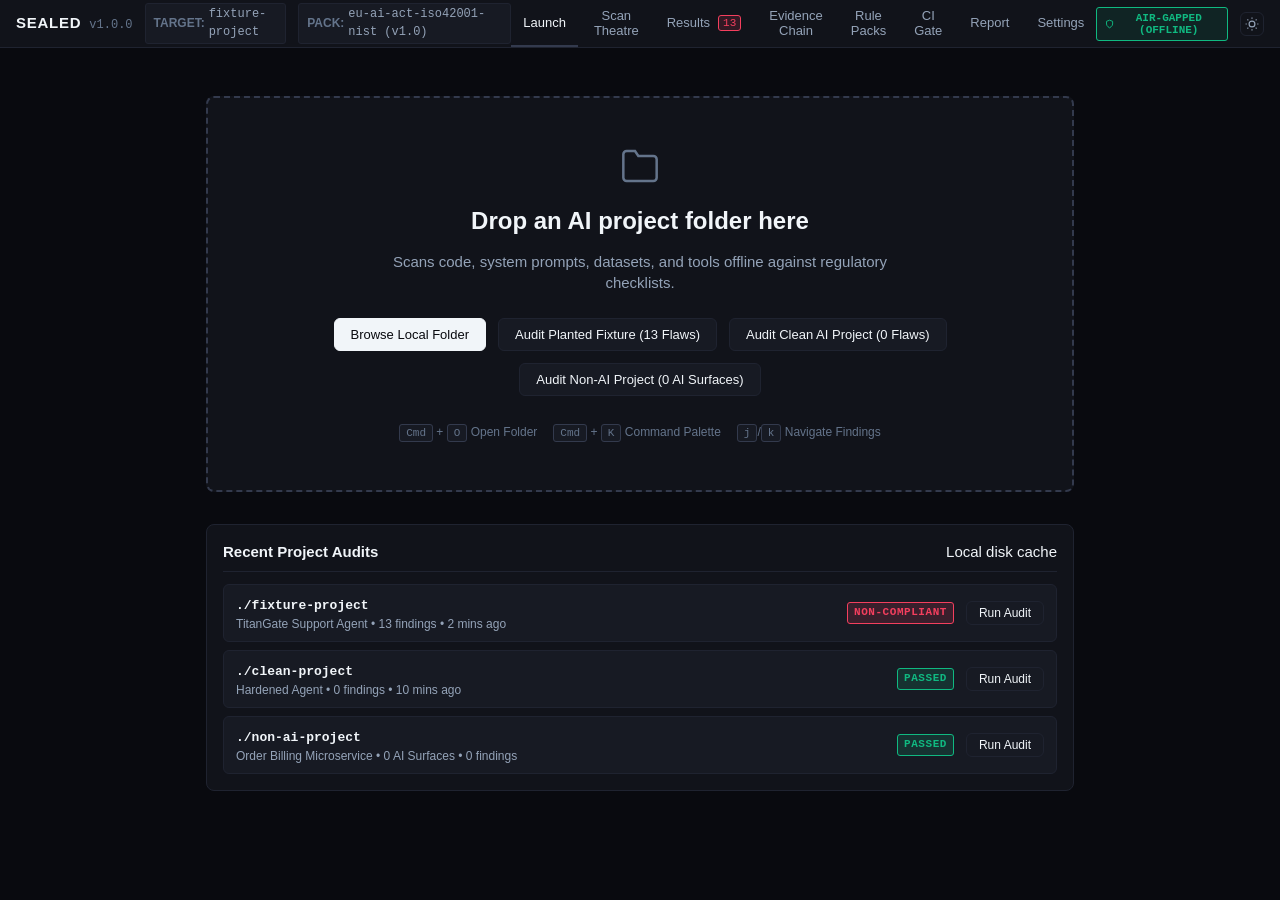
==== ui/index.html @ 825b8af0 "Initial commit: SEALED local-first AI compliance and safety auditor" ====
<!DOCTYPE html>
<html lang="en" data-theme="dark">
<head>
  <meta charset="UTF-8">
  <meta name="viewport" content="width=device-width, initial-scale=1.0">
  <meta http-equiv="Content-Security-Policy" content="default-src 'self'; style-src 'self' 'unsafe-inline'; script-src 'self' 'unsafe-inline'; img-src 'self' data:; connect-src 'self';">
  <title>SEALED — AI Compliance &amp; Safety Auditor</title>
  <link rel="stylesheet" href="style.css">
</head>
<body>
  <!-- Persistent Top Rail / Header -->
  <header class="top-rail">
    <div class="rail-left">
      <div class="brand">
        <span class="brand-name">SEALED</span>
        <span class="brand-ver">v1.0.0</span>
      </div>
      <div class="context-pill">
        <span class="pill-label">TARGET:</span>
        <span class="pill-val mono" id="active-target-label">fixture-project</span>
      </div>
      <div class="context-pill">
        <span class="pill-label">PACK:</span>
        <span class="pill-val mono" id="active-pack-label">eu-ai-act-iso42001-nist (v1.0)</span>
      </div>
    </div>

    <!-- Navigation Tabs -->
    <nav class="nav-tabs" role="tablist">
      <button class="nav-tab active" data-view="launch" role="tab" aria-selected="true">Launch</button>
      <button class="nav-tab" data-view="theatre" role="tab" aria-selected="false">Scan Theatre</button>
      <button class="nav-tab" data-view="results" role="tab" aria-selected="false">Results <span class="tab-badge" id="results-count-badge">13</span></button>
      <button class="nav-tab" data-view="evidence" role="tab" aria-selected="false">Evidence Chain</button>
      <button class="nav-tab" data-view="rulepacks" data-tab-name="Rule Packs" role="tab" aria-selected="false">Rule Packs</button>
      <button class="nav-tab" data-view="cigate" role="tab" aria-selected="false">CI Gate</button>
      <button class="nav-tab" data-view="report" role="tab" aria-selected="false">Report</button>
      <button class="nav-tab" data-view="settings" role="tab" aria-selected="false">Settings</button>
    </nav>

    <div class="rail-right">
      <button class="status-badge badge-airgap" id="btn-airgap-info" title="Click to view airgap security proof">
        <svg width="12" height="12" viewBox="0 0 24 24" fill="none" stroke="currentColor" stroke-width="2.5"><path d="M12 22s8-4 8-10V5l-8-3-8 3v7c0 6 8 10 8 10z"/></svg>
        <span>AIR-GAPPED (OFFLINE)</span>
      </button>
      <button class="icon-btn" id="theme-toggle" title="Toggle Light / Dark Theme" aria-label="Toggle theme">
        <svg id="theme-icon" width="14" height="14" viewBox="0 0 24 24" fill="none" stroke="currentColor" stroke-width="2"><circle cx="12" cy="12" r="5"/><path d="M12 1v2M12 21v2M4.22 4.22l1.42 1.42M18.36 18.36l1.42 1.42M1 12h2M21 12h2M4.22 19.78l1.42-1.42M18.36 5.64l1.42-1.42"/></svg>
      </button>
    </div>
  </header>

  <!-- Main Viewport Router -->
  <main class="viewport-container" id="main-viewport">

    <!-- ============================================================ -->
    <!-- VIEW A: LAUNCH / HOME -->
    <!-- ============================================================ -->
    <section class="view-panel active" id="view-launch">
      <div class="launch-hero">
        <div class="drop-target" id="folder-drop-zone">
          <div class="drop-icon">
            <svg width="40" height="40" viewBox="0 0 24 24" fill="none" stroke="currentColor" stroke-width="1.5"><path d="M22 19a2 2 0 0 1-2 2H4a2 2 0 0 1-2-2V5a2 2 0 0 1 2-2h5l2 3h9a2 2 0 0 1 2 2z"/></svg>
          </div>
          <h2 class="drop-title">Drop an AI project folder here</h2>
          <p class="drop-desc">Scans code, system prompts, datasets, and tools offline against regulatory checklists.</p>
          <div class="drop-cta-row">
            <button class="btn btn-primary" id="btn-browse-folder">Browse Local Folder</button>
            <button class="btn btn-secondary" id="btn-load-fixture">Audit Planted Fixture (13 Flaws)</button>
            <button class="btn btn-secondary" id="btn-load-clean">Audit Clean AI Project (0 Flaws)</button>
            <button class="btn btn-secondary" id="btn-load-non-ai">Audit Non-AI Project (0 AI Surfaces)</button>
          </div>
          <div class="keyboard-hints">
            <span class="hint-item"><kbd>Cmd</kbd> + <kbd>O</kbd> Open Folder</span>
            <span class="hint-item"><kbd>Cmd</kbd> + <kbd>K</kbd> Command Palette</span>
            <span class="hint-item"><kbd>j</kbd>/<kbd>k</kbd> Navigate Findings</span>
          </div>
        </div>

        <!-- Recent Audits Panel -->
        <div class="recent-projects-panel">
          <div class="section-header">
            <h3>Recent Project Audits</h3>
            <span class="text-muted">Local disk cache</span>
          </div>
          <div class="recent-list">
            <div class="recent-item" data-project="fixture-project">
              <div class="recent-info">
                <span class="recent-name mono">./fixture-project</span>
                <span class="recent-meta">TitanGate Support Agent &bull; 13 findings &bull; 2 mins ago</span>
              </div>
              <div class="recent-action">
                <span class="badge badge-fail">NON-COMPLIANT</span>
                <button class="btn btn-sm btn-secondary btn-re-audit">Run Audit</button>
              </div>
            </div>
            <div class="recent-item" data-project="clean-project">
              <div class="recent-info">
                <span class="recent-name mono">./clean-project</span>
                <span class="recent-meta">Hardened Agent &bull; 0 findings &bull; 10 mins ago</span>
              </div>
              <div class="recent-action">
                <span class="badge badge-pass">PASSED</span>
                <button class="btn btn-sm btn-secondary btn-re-audit">Run Audit</button>
              </div>
            </div>
            <div class="recent-item" data-project="non-ai-project">
              <div class="recent-info">
                <span class="recent-name mono">./non-ai-project</span>
                <span class="recent-meta">Order Billing Microservice &bull; 0 AI Surfaces &bull; 0 findings</span>
              </div>
              <div class="recent-action">
                <span class="badge badge-pass">PASSED</span>
                <button class="btn btn-sm btn-secondary btn-re-audit">Run Audit</button>
              </div>
            </div>
          </div>
        </div>
      </div>
    </section>

    <!-- ============================================================ -->
    <!-- VIEW B: SCAN THEATRE (LIVE TELEMETRY STREAM) -->
    <!-- ============================================================ -->
    <section class="view-panel" id="view-theatre">
      <div class="theatre-layout">
        <div class="theatre-toolbar">
          <div class="theatre-status-block">
            <span class="pulse-indicator" id="scan-pulse"></span>
            <span class="theatre-status-text" id="scan-status-text">SCAN IN PROGRESS</span>
            <span class="mono text-muted" id="scan-timer">00:01.42</span>
          </div>
          <div class="theatre-metrics">
            <div class="metric"><span class="m-label">Surfaces:</span> <span class="m-val mono" id="m-surfaces">6</span></div>
            <div class="metric"><span class="m-label">Probes:</span> <span class="m-val mono" id="m-probes">13</span></div>
            <div class="metric"><span class="m-label">Violations:</span> <span class="m-val mono text-fail" id="m-violations">13</span></div>
          </div>
          <div class="theatre-actions">
            <button class="btn btn-danger btn-sm" id="btn-cancel-scan">Cancel Scan</button>
          </div>
        </div>

        <div class="theatre-stream" id="scan-stream-container">
          <!-- Real-time probe logs dynamically injected here -->
        </div>
      </div>
    </section>

    <!-- ============================================================ -->
    <!-- VIEW C: RESULTS (PRIMARY TRI-SPLIT VIEWPORT) -->
    <!-- ============================================================ -->
    <section class="view-panel" id="view-results">
      <div class="results-tri-split">
        <!-- Pane 1: Findings List & Filter Rail -->
        <aside class="tri-pane pane-list">
          <div class="list-filter-bar">
            <input type="text" class="input-filter" id="filter-search" placeholder="Filter findings (j/k to navigate)...">
            <div class="filter-chips">
              <button class="chip active" data-filter="all">All (13)</button>
              <button class="chip chip-fail" data-filter="CRITICAL">Critical (4)</button>
              <button class="chip chip-fail" data-filter="HIGH">High (9)</button>
              <button class="chip" data-filter="EU AI Act">EU AI Act</button>
              <button class="chip" data-filter="ISO/IEC 42001">ISO 42001</button>
            </div>
            <div class="bulk-action-bar">
              <label class="checkbox-label"><input type="checkbox" id="bulk-select-all"> <span>Select all</span></label>
              <button class="btn btn-sm btn-secondary" id="btn-accept-risk" disabled>Mark Accepted Risk</button>
            </div>
          </div>
          <div class="findings-scroll-list" id="findings-list-root">
            <!-- Dynamic findings items -->
          </div>
        </aside>

        <!-- Pane 2: Forensic Detail Inspector -->
        <main class="tri-pane pane-detail" id="pane-detail-root">
          <!-- Selected finding details -->
        </main>

        <!-- Pane 3: Rule Map & Legal Controls -->
        <aside class="tri-pane pane-rule" id="pane-rule-root">
          <!-- Regulatory clause and legal mapping -->
        </aside>
      </div>
    </section>

    <!-- ============================================================ -->
    <!-- VIEW D: EVIDENCE PACK (CRYPTOGRAPHIC TIMELINE) -->
    <!-- ============================================================ -->
    <section class="view-panel" id="view-evidence">
      <div class="evidence-layout">
        <div class="evidence-header">
          <div>
            <h2>Cryptographic Hash-Chain Evidence Pack</h2>
            <p class="text-secondary">Every finding is deterministically chained using SHA-256 to ensure complete tamper-evidence.</p>
          </div>
          <div class="evidence-actions">
            <button class="btn btn-primary" id="btn-export-evidence-zip">
              <svg width="14" height="14" viewBox="0 0 24 24" fill="none" stroke="currentColor" stroke-width="2"><path d="M21 15v4a2 2 0 0 1-2 2H5a2 2 0 0 1-2-2v-4M7 10l5 5 5-5M12 15V3"/></svg>
              Export evidence.zip
            </button>
            <button class="btn btn-secondary" id="btn-reverify-all-chains">Verify Entire Chain</button>
          </div>
        </div>

        <div class="statement-card">
          <h4>Limitation of Proof &amp; Evidentiary Disclaimer</h4>
          <p>This export bundles raw audit telemetry, canonical finding payloads, and an unforgeable hash chain. <strong>What this ZIP proves:</strong> that the listed findings were produced deterministically from the specified project tree using signed rule pack <code>eu-ai-act-iso42001-nist-v1</code> at audit time. <strong>What it does NOT prove:</strong> that the model or system is immune to un-evaluated attack vectors or runtime modifications post-audit.</p>
        </div>

        <div class="timeline-container" id="evidence-timeline-root">
          <!-- Chained blocks dynamically rendered -->
        </div>
      </div>
    </section>

    <!-- ============================================================ -->
    <!-- VIEW E: RULE PACKS (ED25519 VERIFICATION) -->
    <!-- ============================================================ -->
    <section class="view-panel" id="view-rulepacks">
      <div class="rulepacks-layout">
        <div class="section-header-row">
          <div>
            <h2>Installed Compliance Rule Packs</h2>
            <p class="text-secondary">Official rules require cryptographic Ed25519 signature validation before activation.</p>
          </div>
          <button class="btn btn-secondary" id="btn-load-rulepack-file">Load Rule Pack from File / USB</button>
        </div>

        <div class="rulepack-card">
          <div class="pack-top">
            <div class="pack-meta">
              <span class="pack-badge badge-pass">ED25519 VERIFIED (VALID)</span>
              <h3>eu-ai-act-iso42001-nist-v1</h3>
              <p class="mono text-muted">Issuer: SEALED Official Core Governance &bull; v1.0.0 &bull; 8 Rules</p>
            </div>
            <div class="pack-actions">
              <button class="btn btn-sm btn-secondary" id="btn-test-tamper-pack">Simulate Tampered Pack</button>
            </div>
          </div>
          <div class="pack-key-block">
            <div class="key-row"><span class="k-label">Public Key (Ed25519):</span> <span class="mono k-val">207a067892821e25d770f1fba0c47c11ff4b813e54162ece9eb839e076231ab6</span></div>
            <div class="key-row"><span class="k-label">Payload Hash (SHA-256):</span> <span class="mono k-val">d19488bbfe101a91e5e69bf17b07db36ec88f9810f135bfa37ad740445d31518</span></div>
          </div>
          <div class="rules-table-container">
            <table class="rules-table">
              <thead>
                <tr>
                  <th>Rule ID</th>
                  <th>Control</th>
                  <th>Framework</th>
                  <th>Severity</th>
                  <th>Title &amp; Target</th>
                </tr>
              </thead>
              <tbody id="installed-rules-tbody">
                <!-- Injected via JavaScript -->
              </tbody>
            </table>
          </div>
        </div>
      </div>
    </section>

    <!-- ============================================================ -->
    <!-- VIEW F: SETTINGS -->
    <!-- ============================================================ -->
    <section class="view-panel" id="view-settings">
      <div class="settings-layout">
        <h2>Auditor Configuration &amp; Key Management</h2>
        <div class="settings-grid">
          <div class="settings-card">
            <h3>Model API Endpoints &amp; Keychain</h3>
            <p class="text-secondary text-sm">Credentials are stored in the operating system Keychain (macOS Keychain / Linux SecretService) and never written to disk or evidence packs.</p>
            <div class="form-group">
              <label>Default LLM Provider</label>
              <select class="input-select" id="cfg-provider">
                <option value="offline">Offline / Local Static Analysis (Default)</option>
                <option value="openai">OpenAI (User-provided endpoint)</option>
                <option value="anthropic">Anthropic (User-provided endpoint)</option>
                <option value="ollama">Ollama (Localhost)</option>
              </select>
            </div>
            <div class="form-group">
              <label>API Key (Stored securely)</label>
              <input type="password" class="input-text" id="cfg-apikey" value="sk-live-configured-in-keychain-mock" placeholder="sk-...">
            </div>
            <div class="form-group">
              <label class="checkbox-label">
                <input type="checkbox" id="cfg-allow-private">
                <span>Allow private RFC1918 / loopback endpoints (UNSAFE)</span>
              </label>
              <p class="text-muted text-xs">Required only when auditing self-hosted models in a private VPC or local Docker.</p>
            </div>
          </div>

          <div class="settings-card">
            <h3>Audit Execution Preferences</h3>
            <div class="form-group">
              <label>Evidence Retention Policy</label>
              <select class="input-select" id="cfg-retention">
                <option value="30">Retain on disk for 30 days</option>
                <option value="90">Retain on disk for 90 days</option>
                <option value="indefinite">Retain indefinitely</option>
              </select>
            </div>
            <div class="form-group">
              <label class="checkbox-label">
                <input type="checkbox" id="cfg-reduced-motion">
                <span>Force Reduced Motion (Instant transitions)</span>
              </label>
            </div>
            <div class="form-group">
              <label>Interface Language</label>
              <select class="input-select" id="cfg-lang">
                <option value="en">English (Factual / Plain)</option>
              </select>
            </div>
          </div>
        </div>
      </div>
    </section>

    <!-- ============================================================ -->
    <!-- VIEW G: CI GATE -->
    <!-- ============================================================ -->
    <section class="view-panel" id="view-cigate">
      <div class="cigate-layout">
        <div class="section-header">
          <h2>CI/CD Pipeline Gate Generator</h2>
          <p class="text-secondary">Integrate SEALED into your continuous integration workflow to block pull requests with safety or regulatory regressions.</p>
        </div>
        <div class="ci-selector-row">
          <button class="ci-tab active" data-ci="github">GitHub Actions</button>
          <button class="ci-tab" data-ci="gitlab">GitLab CI</button>
          <button class="ci-tab" data-ci="circleci">CircleCI</button>
          <button class="ci-tab" data-ci="precommit">Pre-Commit Hook</button>
        </div>
        <div class="snippet-container">
          <div class="snippet-header">
            <span class="mono text-muted" id="ci-filename">.github/workflows/ai-compliance.yml</span>
            <button class="btn btn-sm btn-secondary" id="btn-copy-ci">Copy Snippet</button>
          </div>
          <pre class="ci-code-block"><code id="ci-code-snippet"># SEALED CI Gate
name: AI Compliance &amp; Safety Gate
on: [push, pull_request]

jobs:
  sealed-audit:
    runs-on: ubuntu-latest
    steps:
      - uses: actions/checkout@v4

      - name: Install SEALED CLI
        run: |
          curl -sSL https://get.sealed.security/linux-x86_64 | tar -xz -C /usr/local/bin

      - name: Execute Offline AI Compliance Audit
        run: |
          # Block outbound network egress to guarantee zero telemetry
          sealed scan . --output-dir ./audit-artifacts --offline

      - name: Archive Compliance Evidence Pack
        if: always()
        uses: actions/upload-artifact@v4
        with:
          name: sealed-evidence
          path: |
            ./audit-artifacts/report.html
            ./audit-artifacts/evidence.zip
</code></pre>
        </div>
      </div>
    </section>

    <!-- ============================================================ -->
    <!-- VIEW H: REPORT VIEWER -->
    <!-- ============================================================ -->
    <section class="view-panel" id="view-report">
      <div class="report-viewer-layout">
        <div class="report-toolbar">
          <span class="mono">report.html (Stand-alone Render)</span>
          <div class="report-actions">
            <button class="btn btn-secondary btn-sm" id="btn-print-report">Print / Save as PDF</button>
            <button class="btn btn-secondary btn-sm" id="btn-open-raw-report">Open in New Tab</button>
          </div>
        </div>
        <div class="report-iframe-wrap">
          <iframe id="report-frame" title="SEALED Report" src="about:blank"></iframe>
        </div>
      </div>
    </section>

  </main>

  <!-- Airgap Modal Dialog -->
  <dialog class="modal-dialog" id="airgap-modal">
    <div class="modal-content">
      <div class="modal-header">
        <h3>Zero-Telemetry &amp; Air-Gap Guarantee</h3>
        <button class="modal-close" id="btn-close-airgap">&times;</button>
      </div>
      <div class="modal-body">
        <p><strong>SEALED never contacts any server belonging to its authors.</strong></p>
        <ul class="modal-list">
          <li><strong>Zero Telemetry:</strong> No analytics, crash reporting, license verification, or update checks exist in the binary.</li>
          <li><strong>Strict Egress Control:</strong> The network is disabled by default. Connections are only permitted if you explicitly configure an AI endpoint you control.</li>
          <li><strong>Offline Testing:</strong> This guarantee is verified in CI by severing the network and asserting the full scan completes.</li>
        </ul>
        <div class="modal-code">
          <code>assert_network_blocked() => PASS (0 egress packets)</code>
        </div>
      </div>
      <div class="modal-footer">
        <button class="btn btn-primary" id="btn-dismiss-airgap">Close</button>
      </div>
    </div>
  </dialog>

  <!-- Risk Acceptance Modal Dialog -->
  <dialog class="modal-dialog" id="risk-modal">
    <div class="modal-content">
      <div class="modal-header">
        <h3>Accept Compliance Risk</h3>
        <button class="modal-close" id="btn-close-risk">&times;</button>
      </div>
      <div class="modal-body">
        <p>You are marking the selected finding(s) as an <strong>Accepted Risk</strong>. In regulatory compliance frameworks (EU AI Act, ISO 42001), exceptions must be substantiated with written rationale.</p>
        <div class="form-group" style="margin-top: 16px;">
          <label><strong>Mandatory Auditor Justification</strong></label>
          <textarea class="input-text" id="risk-reason-input" rows="4" placeholder="Explain the compensating control or legal basis for accepting this risk (e.g. synthetic test data only, isolated sandbox)..."></textarea>
        </div>
      </div>
      <div class="modal-footer">
        <button class="btn btn-secondary" id="btn-cancel-risk">Cancel</button>
        <button class="btn btn-primary" id="btn-confirm-risk" disabled>Record Risk Acceptance</button>
      </div>
    </div>
  </dialog>

  <script src="app.js"></script>
</body>
</html>
---- ui/style.css ----
/* ==========================================================================
   SEALED Design System — Instrument Panel Theme
   Strictly implements DECISIONS.md (Frozen)
   ========================================================================== */

:root {
  /* Day-One Dark Theme (Default) */
  --bg-canvas: #090a0f;
  --bg-surface: #11131a;
  --bg-subtle: #171a23;
  --bg-active: #222634;
  --border-subtle: #1f2330;
  --border-strong: #333a4d;
  --text-primary: #f1f5f9;
  --text-secondary: #94a3b8;
  --text-muted: #64748b;

  /* State Tokens (Strictly for state, never decorative) */
  --state-pass: #10b981;
  --state-fail: #f43f5e;
  --state-warn: #f59e0b;
  --state-running: #06b6d4;
  --state-unknown: #71717a;

  /* Strict Spacing Scale (4px base) */
  --space-1: 4px;
  --space-2: 8px;
  --space-3: 12px;
  --space-4: 16px;
  --space-6: 24px;
  --space-8: 32px;
  --space-12: 48px;

  /* Radii Scale (Max 8px, No rounded-2xl) */
  --radius-xs: 3px;
  --radius-sm: 6px;
  --radius-md: 8px;

  /* Typography */
  --font-ui: -apple-system, BlinkMacSystemFont, "Segoe UI", Roboto, "Helvetica Neue", sans-serif;
  --font-mono: "JetBrains Mono", "SF Mono", Menlo, Consolas, "Liberation Mono", monospace;

  /* Motion */
  --motion-duration-fast: 100ms;
  --motion-duration-base: 200ms;
  --motion-ease-out: cubic-bezier(0.16, 1, 0.3, 1);
}

/* Day-One Light Theme */
[data-theme="light"] {
  --bg-canvas: #f8f9fa;
  --bg-surface: #ffffff;
  --bg-subtle: #f1f3f5;
  --bg-active: #e9ecef;
  --border-subtle: #e2e8f0;
  --border-strong: #cbd5e1;
  --text-primary: #0f172a;
  --text-secondary: #475569;
  --text-muted: #64748b;

  --state-pass: #059669;
  --state-fail: #e11d48;
  --state-warn: #d97706;
  --state-running: #0891b2;
  --state-unknown: #71717a;
}

@media (prefers-reduced-motion: reduce) {
  :root, [data-theme="light"], [data-theme="dark"] {
    --motion-duration-fast: 0ms !important;
    --motion-duration-base: 0ms !important;
  }
  * {
    animation-duration: 0ms !important;
    transition-duration: 0ms !important;
  }
}

/* Global Reset & Base Typography */
* {
  box-sizing: border-box;
  margin: 0;
  padding: 0;
}

html, body {
  height: 100%;
  background: var(--bg-canvas);
  color: var(--text-primary);
  font-family: var(--font-ui);
  font-size: 15px;
  line-height: 1.45;
  -webkit-font-smoothing: antialiased;
  overflow: hidden;
}

/* Monospace Utilities */
.mono, .mono-code, .mono-path, code, kbd, pre {
  font-family: var(--font-mono);
  font-variant-numeric: tabular-nums;
}

/* Tabular Numerals for Metrics & Timers */
.tabular-nums {
  font-variant-numeric: tabular-nums;
}

/* ==========================================================================
   Persistent Top Rail
   ========================================================================== */
.top-rail {
  height: 48px;
  background: var(--bg-surface);
  border-bottom: 1px solid var(--border-subtle);
  display: flex;
  align-items: center;
  justify-content: space-between;
  padding: 0 var(--space-4);
  user-select: none;
}

.rail-left, .rail-right {
  display: flex;
  align-items: center;
  gap: var(--space-3);
}

.brand {
  display: flex;
  align-items: baseline;
  gap: var(--space-2);
}

.brand-name {
  font-size: 15px;
  font-weight: 700;
  letter-spacing: 0.05em;
  color: var(--text-primary);
}

.brand-ver {
  font-size: 12px;
  font-family: var(--font-mono);
  color: var(--text-muted);
}

.context-pill {
  display: flex;
  align-items: center;
  gap: var(--space-1);
  background: var(--bg-subtle);
  border: 1px solid var(--border-subtle);
  border-radius: var(--radius-xs);
  padding: 2px var(--space-2);
  font-size: 12px;
}

.pill-label {
  color: var(--text-muted);
  font-weight: 600;
}

.pill-val {
  color: var(--text-secondary);
}

.nav-tabs {
  display: flex;
  align-items: center;
  gap: var(--space-1);
  height: 100%;
}

.nav-tab {
  background: none;
  border: none;
  border-bottom: 2px solid transparent;
  color: var(--text-secondary);
  font-size: 13px;
  font-weight: 500;
  padding: 0 var(--space-3);
  height: 100%;
  cursor: pointer;
  display: flex;
  align-items: center;
  gap: var(--space-2);
  transition: color var(--motion-duration-fast), border-color var(--motion-duration-fast);
}

.nav-tab:hover {
  color: var(--text-primary);
}

.nav-tab.active {
  color: var(--text-primary);
  border-bottom-color: var(--border-strong);
}

.nav-tab:focus-visible {
  outline: 2px solid var(--border-strong);
  outline-offset: -2px;
}

.tab-badge {
  background: rgba(244, 63, 94, 0.15);
  color: var(--state-fail);
  border: 1px solid var(--state-fail);
  font-size: 11px;
  font-family: var(--font-mono);
  padding: 1px 4px;
  border-radius: var(--radius-xs);
}

.badge-airgap {
  background: rgba(16, 185, 129, 0.1);
  color: var(--state-pass);
  border: 1px solid var(--state-pass);
  padding: var(--space-1) var(--space-2);
  border-radius: var(--radius-xs);
  font-size: 11px;
  font-family: var(--font-mono);
  font-weight: 600;
  display: flex;
  align-items: center;
  gap: var(--space-1);
  cursor: pointer;
}

.badge-airgap:hover {
  background: rgba(16, 185, 129, 0.2);
}

.icon-btn {
  background: none;
  border: 1px solid var(--border-subtle);
  border-radius: var(--radius-sm);
  color: var(--text-secondary);
  padding: var(--space-1);
  cursor: pointer;
  display: flex;
  align-items: center;
  justify-content: center;
  transition: all var(--motion-duration-fast);
}

.icon-btn:hover {
  color: var(--text-primary);
  border-color: var(--border-strong);
}

.icon-btn:focus-visible {
  outline: 2px solid var(--border-strong);
}

/* ==========================================================================
   Viewport Container & Panels
   ========================================================================== */
.viewport-container {
  height: calc(100% - 48px);
  position: relative;
  overflow: hidden;
}

.view-panel {
  position: absolute;
  inset: 0;
  display: none;
  opacity: 0;
  transition: opacity var(--motion-duration-base) var(--motion-ease-out);
}

.view-panel.active {
  display: block;
  opacity: 1;
}

/* ==========================================================================
   VIEW A: LAUNCH / HOME
   ========================================================================== */
.launch-hero {
  max-width: 900px;
  margin: var(--space-12) auto;
  padding: 0 var(--space-4);
  display: flex;
  flex-direction: column;
  gap: var(--space-8);
}

.drop-target {
  background: var(--bg-surface);
  border: 2px dashed var(--border-strong);
  border-radius: var(--radius-md);
  padding: var(--space-12) var(--space-6);
  text-align: center;
  display: flex;
  flex-direction: column;
  align-items: center;
  gap: var(--space-3);
  transition: border-color var(--motion-duration-fast), background var(--motion-duration-fast);
  cursor: pointer;
}

.drop-target.dragover {
  border-color: var(--state-running);
  background: var(--bg-subtle);
}

.drop-icon {
  color: var(--text-muted);
}

.drop-title {
  font-size: 24px;
  font-weight: 600;
  color: var(--text-primary);
}

.drop-desc {
  font-size: 15px;
  color: var(--text-secondary);
  max-width: 60ch;
}

.drop-cta-row {
  display: flex;
  gap: var(--space-3);
  margin-top: var(--space-3);
  flex-wrap: wrap;
  justify-content: center;
}

.keyboard-hints {
  display: flex;
  gap: var(--space-4);
  margin-top: var(--space-4);
  color: var(--text-muted);
  font-size: 12px;
}

kbd {
  background: var(--bg-subtle);
  border: 1px solid var(--border-strong);
  border-radius: var(--radius-xs);
  padding: 2px 6px;
  font-size: 11px;
}

/* Buttons */
.btn {
  font-family: var(--font-ui);
  font-size: 13px;
  font-weight: 500;
  border-radius: var(--radius-sm);
  padding: var(--space-2) var(--space-4);
  cursor: pointer;
  border: 1px solid transparent;
  display: inline-flex;
  align-items: center;
  gap: var(--space-2);
  transition: all var(--motion-duration-fast);
  user-select: none;
}

.btn:focus-visible {
  outline: 2px solid var(--border-strong);
  outline-offset: 2px;
}

.btn:disabled {
  opacity: 0.5;
  cursor: not-allowed;
}

.btn-primary {
  background: var(--text-primary);
  color: var(--bg-canvas);
  border-color: var(--text-primary);
}

.btn-primary:hover:not(:disabled) {
  opacity: 0.9;
}

.btn-secondary {
  background: var(--bg-subtle);
  color: var(--text-primary);
  border-color: var(--border-subtle);
}

.btn-secondary:hover:not(:disabled) {
  background: var(--bg-active);
  border-color: var(--border-strong);
}

.btn-danger {
  background: rgba(244, 63, 94, 0.15);
  color: var(--state-fail);
  border-color: var(--state-fail);
}

.btn-danger:hover:not(:disabled) {
  background: rgba(244, 63, 94, 0.25);
}

.btn-sm {
  padding: var(--space-1) var(--space-3);
  font-size: 12px;
}

/* Recent Projects List */
.recent-projects-panel {
  background: var(--bg-surface);
  border: 1px solid var(--border-subtle);
  border-radius: var(--radius-md);
  padding: var(--space-4);
}

.section-header {
  display: flex;
  justify-content: space-between;
  align-items: baseline;
  border-bottom: 1px solid var(--border-subtle);
  padding-bottom: var(--space-2);
  margin-bottom: var(--space-3);
}

.section-header h3 {
  font-size: 15px;
  font-weight: 600;
}

.recent-list {
  display: flex;
  flex-direction: column;
  gap: var(--space-2);
}

.recent-item {
  display: flex;
  justify-content: space-between;
  align-items: center;
  padding: var(--space-2) var(--space-3);
  background: var(--bg-subtle);
  border: 1px solid var(--border-subtle);
  border-radius: var(--radius-sm);
  transition: border-color var(--motion-duration-fast);
}

.recent-item:hover {
  border-color: var(--border-strong);
}

.recent-name {
  font-size: 13px;
  font-weight: 600;
  color: var(--text-primary);
}

.recent-meta {
  display: block;
  font-size: 12px;
  color: var(--text-secondary);
}

.recent-action {
  display: flex;
  align-items: center;
  gap: var(--space-3);
}

/* Badges */
.badge {
  padding: 2px 6px;
  border-radius: var(--radius-xs);
  font-size: 11px;
  font-family: var(--font-mono);
  font-weight: 600;
  letter-spacing: 0.05em;
  display: inline-block;
}

.badge-pass {
  background: rgba(16, 185, 129, 0.15);
  color: var(--state-pass);
  border: 1px solid var(--state-pass);
}

.badge-fail {
  background: rgba(244, 63, 94, 0.15);
  color: var(--state-fail);
  border: 1px solid var(--state-fail);
}

.badge-warn {
  background: rgba(245, 158, 11, 0.15);
  color: var(--state-warn);
  border: 1px solid var(--state-warn);
}

.badge-running {
  background: rgba(6, 182, 212, 0.15);
  color: var(--state-running);
  border: 1px solid var(--state-running);
}

.badge-muted {
  background: var(--bg-subtle);
  color: var(--text-muted);
  border: 1px solid var(--border-subtle);
}

/* ==========================================================================
   VIEW B: SCAN THEATRE
   ========================================================================== */
.theatre-layout {
  height: 100%;
  display: flex;
  flex-direction: column;
}

.theatre-toolbar {
  height: 48px;
  background: var(--bg-surface);
  border-bottom: 1px solid var(--border-subtle);
  display: flex;
  align-items: center;
  justify-content: space-between;
  padding: 0 var(--space-4);
}

.theatre-status-block {
  display: flex;
  align-items: center;
  gap: var(--space-3);
}

.pulse-indicator {
  width: 8px;
  height: 8px;
  border-radius: 50%;
  background: var(--state-running);
}

.theatre-status-text {
  font-size: 13px;
  font-weight: 600;
  color: var(--text-primary);
}

.theatre-metrics {
  display: flex;
  gap: var(--space-6);
  font-size: 13px;
}

.m-label {
  color: var(--text-secondary);
}

.text-fail { color: var(--state-fail); font-weight: 600; }
.text-pass { color: var(--state-pass); font-weight: 600; }

.theatre-stream {
  flex: 1;
  overflow-y: auto;
  padding: var(--space-4);
  display: flex;
  flex-direction: column;
  gap: var(--space-2);
  background: var(--bg-canvas);
}

.probe-entry {
  background: var(--bg-surface);
  border: 1px solid var(--border-subtle);
  border-radius: var(--radius-sm);
  padding: var(--space-3);
  font-size: 13px;
  animation: slideFadeIn var(--motion-duration-base) var(--motion-ease-out);
}

@keyframes slideFadeIn {
  from { opacity: 0; transform: translateY(-4px); }
  to { opacity: 1; transform: translateY(0); }
}

.probe-header {
  display: flex;
  justify-content: space-between;
  align-items: center;
  cursor: pointer;
  user-select: none;
}

.probe-meta-left {
  display: flex;
  align-items: center;
  gap: var(--space-3);
}

.probe-body {
  margin-top: var(--space-3);
  padding-top: var(--space-3);
  border-top: 1px solid var(--border-subtle);
  display: none;
}

.probe-entry.open .probe-body {
  display: block;
}

.telemetry-row {
  margin-bottom: var(--space-2);
}

.telemetry-label {
  font-size: 11px;
  text-transform: uppercase;
  color: var(--text-muted);
  font-weight: 600;
}

pre {
  background: #000;
  color: #f1f5f9;
  padding: var(--space-2);
  border-radius: var(--radius-xs);
  overflow-x: auto;
  font-size: 12px;
  margin-top: var(--space-1);
}

/* ==========================================================================
   VIEW C: RESULTS (TRI-SPLIT VIEWPORT)
   ========================================================================== */
.results-tri-split {
  height: 100%;
  display: flex;
  overflow: hidden;
}

.tri-pane {
  height: 100%;
  overflow-y: auto;
}

/* Pane 1: Findings List (340px) */
.pane-list {
  width: 360px;
  border-right: 1px solid var(--border-subtle);
  background: var(--bg-surface);
  display: flex;
  flex-direction: column;
}

.list-filter-bar {
  padding: var(--space-3);
  border-bottom: 1px solid var(--border-subtle);
  display: flex;
  flex-direction: column;
  gap: var(--space-2);
}

.input-filter {
  width: 100%;
  background: var(--bg-subtle);
  border: 1px solid var(--border-subtle);
  border-radius: var(--radius-sm);
  color: var(--text-primary);
  font-family: var(--font-ui);
  font-size: 13px;
  padding: var(--space-2);
}

.input-filter:focus {
  outline: 2px solid var(--border-strong);
  border-color: transparent;
}

.filter-chips {
  display: flex;
  gap: var(--space-1);
  flex-wrap: wrap;
}

.chip {
  background: var(--bg-subtle);
  border: 1px solid var(--border-subtle);
  border-radius: var(--radius-xs);
  color: var(--text-secondary);
  font-size: 11px;
  padding: 2px 6px;
  cursor: pointer;
}

.chip:hover, .chip.active {
  color: var(--text-primary);
  border-color: var(--border-strong);
  background: var(--bg-active);
}

.chip-fail.active {
  border-color: var(--state-fail);
  color: var(--state-fail);
}

.bulk-action-bar {
  display: flex;
  justify-content: space-between;
  align-items: center;
  padding-top: var(--space-1);
  font-size: 12px;
}

.checkbox-label {
  display: flex;
  align-items: center;
  gap: var(--space-1);
  color: var(--text-secondary);
  cursor: pointer;
}

.findings-scroll-list {
  flex: 1;
  overflow-y: auto;
}

.finding-item {
  display: flex;
  align-items: flex-start;
  gap: var(--space-2);
  padding: var(--space-3);
  border-bottom: 1px solid var(--border-subtle);
  cursor: pointer;
  transition: background var(--motion-duration-fast);
}

.finding-item:hover {
  background: var(--bg-subtle);
}

.finding-item.selected {
  background: var(--bg-active);
  border-left: 3px solid var(--border-strong);
}

.finding-item-content {
  flex: 1;
}

.f-top {
  display: flex;
  justify-content: space-between;
  align-items: center;
}

.f-id {
  font-size: 12px;
  font-weight: 600;
  color: var(--text-primary);
}

.f-title {
  font-size: 13px;
  font-weight: 500;
  color: var(--text-primary);
  margin-top: 2px;
  line-height: 1.3;
}

.f-file {
  font-size: 11px;
  color: var(--text-secondary);
  margin-top: 4px;
}

/* Pane 2: Forensic Detail (Flex 1) */
.pane-detail {
  flex: 1;
  padding: var(--space-6);
  background: var(--bg-canvas);
  border-right: 1px solid var(--border-subtle);
}

.detail-header {
  border-bottom: 1px solid var(--border-subtle);
  padding-bottom: var(--space-4);
  margin-bottom: var(--space-6);
}

.detail-title {
  font-size: 24px;
  font-weight: 600;
  letter-spacing: -0.01em;
  margin-top: var(--space-2);
}

.detail-meta-grid {
  display: grid;
  grid-template-columns: repeat(auto-fit, minmax(180px, 1fr));
  gap: var(--space-3);
  background: var(--bg-surface);
  border: 1px solid var(--border-subtle);
  border-radius: var(--radius-sm);
  padding: var(--space-3);
  margin: var(--space-4) 0;
  font-size: 12px;
}

.d-meta-item .d-label {
  color: var(--text-muted);
  text-transform: uppercase;
}

.d-meta-item .d-val {
  font-size: 13px;
  color: var(--text-primary);
  margin-top: 2px;
}

.forensic-box {
  background: var(--bg-surface);
  border: 1px solid var(--border-subtle);
  border-radius: var(--radius-sm);
  padding: var(--space-4);
  margin-bottom: var(--space-4);
}

.forensic-box h4 {
  font-size: 13px;
  font-weight: 600;
  margin-bottom: var(--space-2);
  color: var(--text-secondary);
}

/* Pane 3: Rule Map (340px) */
.pane-rule {
  width: 360px;
  padding: var(--space-6);
  background: var(--bg-surface);
}

.rule-header h3 {
  font-size: 18px;
  font-weight: 600;
}

.rule-clause-card {
  background: var(--bg-subtle);
  border-left: 3px solid var(--border-strong);
  padding: var(--space-4);
  margin: var(--space-4) 0;
  font-size: 13px;
  line-height: 1.5;
}

/* ==========================================================================
   VIEW D: EVIDENCE PACK (CRYPTOGRAPHIC TIMELINE)
   ========================================================================== */
.evidence-layout {
  max-width: 1000px;
  margin: 0 auto;
  padding: var(--space-8) var(--space-4);
  height: 100%;
  overflow-y: auto;
}

.evidence-header {
  display: flex;
  justify-content: space-between;
  align-items: flex-start;
  margin-bottom: var(--space-6);
}

.statement-card {
  background: var(--bg-surface);
  border: 1px solid var(--border-subtle);
  border-left: 3px solid var(--border-strong);
  border-radius: var(--radius-sm);
  padding: var(--space-4);
  margin-bottom: var(--space-6);
  font-size: 13px;
  color: var(--text-secondary);
  line-height: 1.5;
}

.timeline-container {
  display: flex;
  flex-direction: column;
  position: relative;
  padding-left: var(--space-8);
}

.timeline-container::before {
  content: "";
  position: absolute;
  top: 0;
  bottom: 0;
  left: 12px;
  width: 2px;
  background: var(--border-subtle);
}

.timeline-block {
  position: relative;
  background: var(--bg-surface);
  border: 1px solid var(--border-subtle);
  border-radius: var(--radius-sm);
  padding: var(--space-4);
  margin-bottom: var(--space-4);
}

.timeline-dot {
  position: absolute;
  left: -29px;
  top: 16px;
  width: 10px;
  height: 10px;
  border-radius: 50%;
  background: var(--text-secondary);
  border: 2px solid var(--bg-canvas);
}

.timeline-block.verified .timeline-dot {
  background: var(--state-pass);
}

.timeline-block.tampered .timeline-dot {
  background: var(--state-fail);
}

.block-header {
  display: flex;
  justify-content: space-between;
  align-items: center;
  margin-bottom: var(--space-2);
}

.block-title {
  font-size: 14px;
  font-weight: 600;
}

.block-hash-row {
  font-size: 12px;
  margin-top: var(--space-1);
}

.h-label {
  color: var(--text-muted);
}

/* ==========================================================================
   VIEW E: RULE PACKS
   ========================================================================== */
.rulepacks-layout {
  max-width: 1000px;
  margin: 0 auto;
  padding: var(--space-8) var(--space-4);
}

.section-header-row {
  display: flex;
  justify-content: space-between;
  align-items: flex-start;
  margin-bottom: var(--space-6);
}

.rulepack-card {
  background: var(--bg-surface);
  border: 1px solid var(--border-subtle);
  border-radius: var(--radius-md);
  padding: var(--space-6);
}

.pack-top {
  display: flex;
  justify-content: space-between;
  align-items: flex-start;
  border-bottom: 1px solid var(--border-subtle);
  padding-bottom: var(--space-4);
  margin-bottom: var(--space-4);
}

.pack-badge {
  font-size: 11px;
  font-family: var(--font-mono);
  font-weight: 600;
  display: inline-block;
  margin-bottom: var(--space-1);
}

.pack-key-block {
  background: var(--bg-subtle);
  border: 1px solid var(--border-subtle);
  border-radius: var(--radius-sm);
  padding: var(--space-3);
  font-size: 12px;
  margin-bottom: var(--space-4);
}

.key-row {
  margin-bottom: 4px;
}

.k-label {
  color: var(--text-muted);
}

.rules-table {
  width: 100%;
  border-collapse: collapse;
  font-size: 13px;
  text-align: left;
}

.rules-table th {
  background: var(--bg-subtle);
  padding: var(--space-2) var(--space-3);
  border-bottom: 1px solid var(--border-strong);
  color: var(--text-secondary);
  font-size: 12px;
  text-transform: uppercase;
}

.rules-table td {
  padding: var(--space-2) var(--space-3);
  border-bottom: 1px solid var(--border-subtle);
}

/* ==========================================================================
   VIEW F: SETTINGS
   ========================================================================== */
.settings-layout {
  max-width: 900px;
  margin: 0 auto;
  padding: var(--space-8) var(--space-4);
}

.settings-grid {
  display: grid;
  grid-template-columns: repeat(auto-fit, minmax(400px, 1fr));
  gap: var(--space-6);
  margin-top: var(--space-6);
}

.settings-card {
  background: var(--bg-surface);
  border: 1px solid var(--border-subtle);
  border-radius: var(--radius-md);
  padding: var(--space-6);
  display: flex;
  flex-direction: column;
  gap: var(--space-4);
}

.form-group {
  display: flex;
  flex-direction: column;
  gap: var(--space-1);
}

.form-group label {
  font-size: 13px;
  font-weight: 500;
  color: var(--text-primary);
}

.input-text, .input-select {
  background: var(--bg-subtle);
  border: 1px solid var(--border-subtle);
  border-radius: var(--radius-sm);
  color: var(--text-primary);
  font-family: var(--font-ui);
  font-size: 13px;
  padding: var(--space-2);
}

.input-text:focus, .input-select:focus {
  outline: 2px solid var(--border-strong);
  border-color: transparent;
}

.text-xs { font-size: 11px; }

/* ==========================================================================
   VIEW G: CI GATE
   ========================================================================== */
.cigate-layout {
  max-width: 900px;
  margin: 0 auto;
  padding: var(--space-8) var(--space-4);
}

.ci-selector-row {
  display: flex;
  gap: var(--space-2);
  margin: var(--space-6) 0 var(--space-3) 0;
}

.ci-tab {
  background: var(--bg-surface);
  border: 1px solid var(--border-subtle);
  border-radius: var(--radius-sm);
  color: var(--text-secondary);
  font-size: 13px;
  font-weight: 500;
  padding: var(--space-2) var(--space-4);
  cursor: pointer;
}

.ci-tab:hover, .ci-tab.active {
  color: var(--text-primary);
  border-color: var(--border-strong);
  background: var(--bg-subtle);
}

.snippet-container {
  background: var(--bg-surface);
  border: 1px solid var(--border-subtle);
  border-radius: var(--radius-md);
  overflow: hidden;
}

.snippet-header {
  background: var(--bg-subtle);
  border-bottom: 1px solid var(--border-subtle);
  padding: var(--space-2) var(--space-4);
  display: flex;
  justify-content: space-between;
  align-items: center;
}

.ci-code-block {
  padding: var(--space-4);
  background: #000;
  margin: 0;
  border-radius: 0;
  font-size: 12px;
  line-height: 1.6;
}

/* ==========================================================================
   VIEW H: REPORT VIEWER
   ========================================================================== */
.report-viewer-layout {
  height: 100%;
  display: flex;
  flex-direction: column;
}

.report-toolbar {
  height: 48px;
  background: var(--bg-surface);
  border-bottom: 1px solid var(--border-subtle);
  display: flex;
  align-items: center;
  justify-content: space-between;
  padding: 0 var(--space-4);
}

.report-iframe-wrap {
  flex: 1;
  background: var(--bg-canvas);
}

#report-frame {
  width: 100%;
  height: 100%;
  border: none;
}

/* ==========================================================================
   MODAL DIALOGS
   ========================================================================== */
.modal-dialog {
  margin: auto;
  border: 1px solid var(--border-strong);
  border-radius: var(--radius-md);
  background: var(--bg-surface);
  color: var(--text-primary);
  box-shadow: 0 8px 24px -4px rgba(0, 0, 0, 0.5);
  max-width: 540px;
  width: 90%;
  padding: 0;
}

.modal-dialog::backdrop {
  background: rgba(0, 0, 0, 0.6);
  backdrop-filter: blur(2px);
}

.modal-content {
  padding: var(--space-6);
}

.modal-header {
  display: flex;
  justify-content: space-between;
  align-items: center;
  border-bottom: 1px solid var(--border-subtle);
  padding-bottom: var(--space-3);
  margin-bottom: var(--space-4);
}

.modal-header h3 {
  font-size: 18px;
  font-weight: 600;
}

.modal-close {
  background: none;
  border: none;
  color: var(--text-muted);
  font-size: 20px;
  cursor: pointer;
}

.modal-list {
  padding-left: var(--space-6);
  margin: var(--space-3) 0;
  font-size: 13px;
  line-height: 1.6;
}

.modal-code {
  background: #000;
  border: 1px solid var(--border-subtle);
  border-radius: var(--radius-xs);
  padding: var(--space-2) var(--space-3);
  font-size: 12px;
  margin-top: var(--space-3);
}

.modal-footer {
  display: flex;
  justify-content: flex-end;
  gap: var(--space-2);
  margin-top: var(--space-6);
}
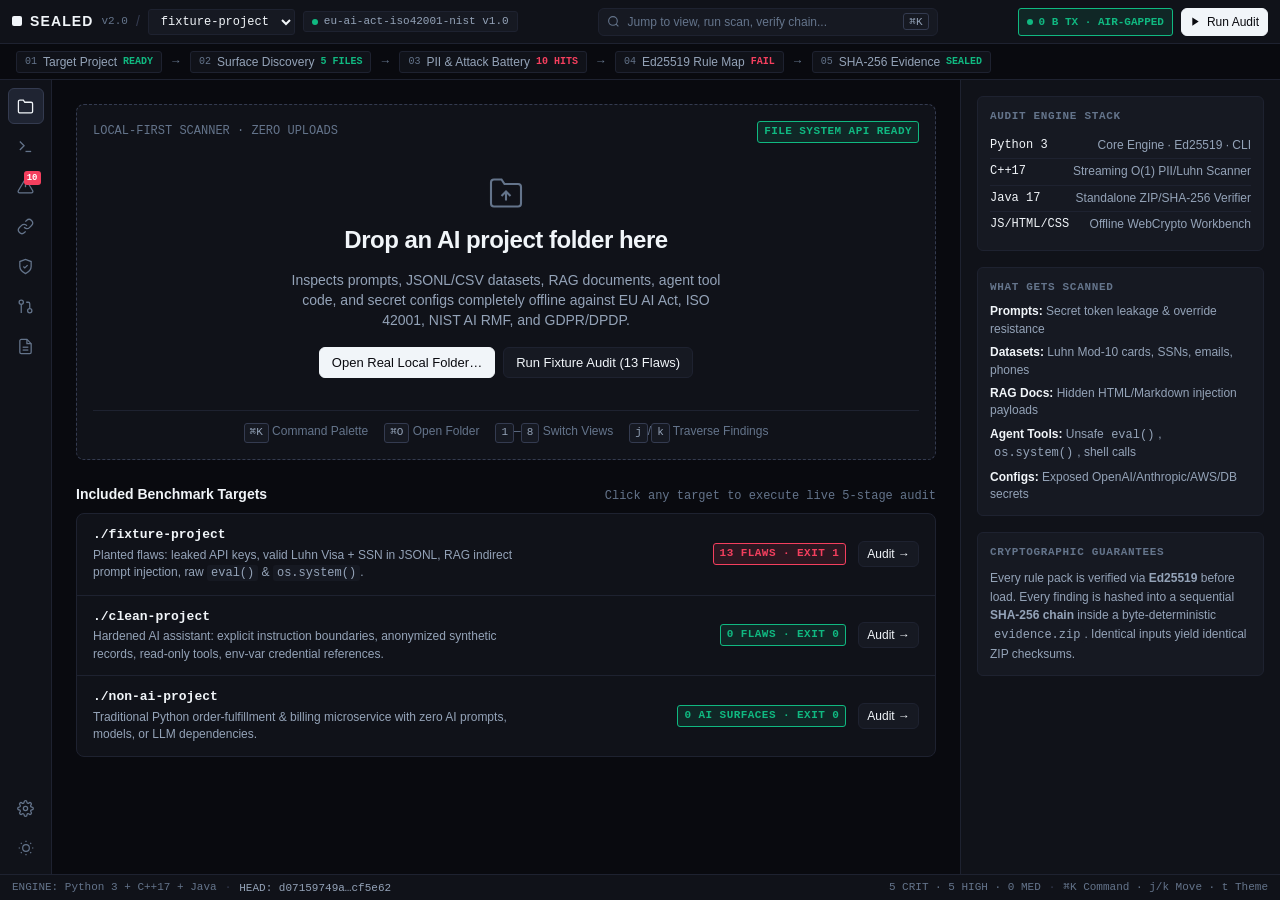
==== commit 43c5293f: "feat(v2.0): rewrite stack to Python 3 + C++17 + Java 17 + JS/HTML/CSS & upgrade Workbench UI + READM" ====
--- a/ui/index.html
+++ b/ui/index.html
@@ -3,439 +3,611 @@
 <head>
   <meta charset="UTF-8">
   <meta name="viewport" content="width=device-width, initial-scale=1.0">
-  <meta http-equiv="Content-Security-Policy" content="default-src 'self'; style-src 'self' 'unsafe-inline'; script-src 'self' 'unsafe-inline'; img-src 'self' data:; connect-src 'self';">
-  <title>SEALED — AI Compliance &amp; Safety Auditor</title>
+  <meta http-equiv="Content-Security-Policy" content="default-src 'self' blob:; style-src 'self' 'unsafe-inline'; script-src 'self' 'unsafe-inline'; img-src 'self' data:; frame-src 'self' blob:; connect-src 'self';">
+  <title>SEALED — AI Compliance &amp; Safety Workbench</title>
   <link rel="stylesheet" href="style.css">
 </head>
 <body>
-  <!-- Persistent Top Rail / Header -->
-  <header class="top-rail">
-    <div class="rail-left">
-      <div class="brand">
-        <span class="brand-name">SEALED</span>
-        <span class="brand-ver">v1.0.0</span>
-      </div>
-      <div class="context-pill">
-        <span class="pill-label">TARGET:</span>
-        <span class="pill-val mono" id="active-target-label">fixture-project</span>
-      </div>
-      <div class="context-pill">
-        <span class="pill-label">PACK:</span>
-        <span class="pill-val mono" id="active-pack-label">eu-ai-act-iso42001-nist (v1.0)</span>
-      </div>
-    </div>
-
-    <!-- Navigation Tabs -->
-    <nav class="nav-tabs" role="tablist">
-      <button class="nav-tab active" data-view="launch" role="tab" aria-selected="true">Launch</button>
-      <button class="nav-tab" data-view="theatre" role="tab" aria-selected="false">Scan Theatre</button>
-      <button class="nav-tab" data-view="results" role="tab" aria-selected="false">Results <span class="tab-badge" id="results-count-badge">13</span></button>
-      <button class="nav-tab" data-view="evidence" role="tab" aria-selected="false">Evidence Chain</button>
-      <button class="nav-tab" data-view="rulepacks" data-tab-name="Rule Packs" role="tab" aria-selected="false">Rule Packs</button>
-      <button class="nav-tab" data-view="cigate" role="tab" aria-selected="false">CI Gate</button>
-      <button class="nav-tab" data-view="report" role="tab" aria-selected="false">Report</button>
-      <button class="nav-tab" data-view="settings" role="tab" aria-selected="false">Settings</button>
-    </nav>
-
-    <div class="rail-right">
-      <button class="status-badge badge-airgap" id="btn-airgap-info" title="Click to view airgap security proof">
-        <svg width="12" height="12" viewBox="0 0 24 24" fill="none" stroke="currentColor" stroke-width="2.5"><path d="M12 22s8-4 8-10V5l-8-3-8 3v7c0 6 8 10 8 10z"/></svg>
-        <span>AIR-GAPPED (OFFLINE)</span>
+  <!-- ============================================================ -->
+  <!-- TOP COMMAND & BREADCRUMB BAR (44px) -->
+  <!-- ============================================================ -->
+  <header class="top-bar">
+    <div class="top-left">
+      <div class="brand-lockup">
+        <span class="brand-mark" aria-hidden="true"></span>
+        <span class="brand-title">SEALED</span>
+        <span class="brand-ver mono">v2.0</span>
+      </div>
+      <span class="sep">/</span>
+      <div class="project-switcher">
+        <select id="quick-project-select" aria-label="Switch active project">
+          <option value="fixture-project">fixture-project</option>
+          <option value="clean-project">clean-project</option>
+          <option value="non-ai-project">non-ai-project</option>
+        </select>
+      </div>
+      <span class="pack-pill mono" title="Ed25519 Verified Rule Pack">
+        <span class="dot-pass"></span>eu-ai-act-iso42001-nist v1.0
+      </span>
+    </div>
+
+    <div class="top-center">
+      <button class="cmd-trigger" id="btn-open-cmd" title="Open Command Palette (Cmd/Ctrl+K)">
+        <svg width="13" height="13" viewBox="0 0 24 24" fill="none" stroke="currentColor" stroke-width="2"><circle cx="11" cy="11" r="8"/><path d="m21 21-4.3-4.3"/></svg>
+        <span>Jump to view, run scan, verify chain...</span>
+        <kbd>⌘K</kbd>
       </button>
-      <button class="icon-btn" id="theme-toggle" title="Toggle Light / Dark Theme" aria-label="Toggle theme">
-        <svg id="theme-icon" width="14" height="14" viewBox="0 0 24 24" fill="none" stroke="currentColor" stroke-width="2"><circle cx="12" cy="12" r="5"/><path d="M12 1v2M12 21v2M4.22 4.22l1.42 1.42M18.36 18.36l1.42 1.42M1 12h2M21 12h2M4.22 19.78l1.42-1.42M18.36 5.64l1.42-1.42"/></svg>
+    </div>
+
+    <div class="top-right">
+      <button class="airgap-pill mono" id="btn-airgap-info" title="Air-gapped egress proof">
+        <span class="dot-pass"></span>
+        <span>0 B TX · AIR-GAPPED</span>
       </button>
+      <button class="btn btn-primary btn-xs" id="btn-top-run-scan">
+        <svg width="11" height="11" viewBox="0 0 24 24" fill="currentColor"><polygon points="5 3 19 12 5 21 5 3"/></svg>
+        Run Audit
+      </button>
     </div>
   </header>
 
-  <!-- Main Viewport Router -->
-  <main class="viewport-container" id="main-viewport">
-
-    <!-- ============================================================ -->
-    <!-- VIEW A: LAUNCH / HOME -->
-    <!-- ============================================================ -->
-    <section class="view-panel active" id="view-launch">
-      <div class="launch-hero">
-        <div class="drop-target" id="folder-drop-zone">
-          <div class="drop-icon">
-            <svg width="40" height="40" viewBox="0 0 24 24" fill="none" stroke="currentColor" stroke-width="1.5"><path d="M22 19a2 2 0 0 1-2 2H4a2 2 0 0 1-2-2V5a2 2 0 0 1 2-2h5l2 3h9a2 2 0 0 1 2 2z"/></svg>
-          </div>
-          <h2 class="drop-title">Drop an AI project folder here</h2>
-          <p class="drop-desc">Scans code, system prompts, datasets, and tools offline against regulatory checklists.</p>
-          <div class="drop-cta-row">
-            <button class="btn btn-primary" id="btn-browse-folder">Browse Local Folder</button>
-            <button class="btn btn-secondary" id="btn-load-fixture">Audit Planted Fixture (13 Flaws)</button>
-            <button class="btn btn-secondary" id="btn-load-clean">Audit Clean AI Project (0 Flaws)</button>
-            <button class="btn btn-secondary" id="btn-load-non-ai">Audit Non-AI Project (0 AI Surfaces)</button>
-          </div>
-          <div class="keyboard-hints">
-            <span class="hint-item"><kbd>Cmd</kbd> + <kbd>O</kbd> Open Folder</span>
-            <span class="hint-item"><kbd>Cmd</kbd> + <kbd>K</kbd> Command Palette</span>
-            <span class="hint-item"><kbd>j</kbd>/<kbd>k</kbd> Navigate Findings</span>
-          </div>
-        </div>
-
-        <!-- Recent Audits Panel -->
-        <div class="recent-projects-panel">
-          <div class="section-header">
-            <h3>Recent Project Audits</h3>
-            <span class="text-muted">Local disk cache</span>
-          </div>
-          <div class="recent-list">
-            <div class="recent-item" data-project="fixture-project">
-              <div class="recent-info">
-                <span class="recent-name mono">./fixture-project</span>
-                <span class="recent-meta">TitanGate Support Agent &bull; 13 findings &bull; 2 mins ago</span>
-              </div>
-              <div class="recent-action">
-                <span class="badge badge-fail">NON-COMPLIANT</span>
-                <button class="btn btn-sm btn-secondary btn-re-audit">Run Audit</button>
-              </div>
-            </div>
-            <div class="recent-item" data-project="clean-project">
-              <div class="recent-info">
-                <span class="recent-name mono">./clean-project</span>
-                <span class="recent-meta">Hardened Agent &bull; 0 findings &bull; 10 mins ago</span>
-              </div>
-              <div class="recent-action">
-                <span class="badge badge-pass">PASSED</span>
-                <button class="btn btn-sm btn-secondary btn-re-audit">Run Audit</button>
-              </div>
-            </div>
-            <div class="recent-item" data-project="non-ai-project">
-              <div class="recent-info">
-                <span class="recent-name mono">./non-ai-project</span>
-                <span class="recent-meta">Order Billing Microservice &bull; 0 AI Surfaces &bull; 0 findings</span>
-              </div>
-              <div class="recent-action">
-                <span class="badge badge-pass">PASSED</span>
-                <button class="btn btn-sm btn-secondary btn-re-audit">Run Audit</button>
-              </div>
-            </div>
-          </div>
-        </div>
-      </div>
-    </section>
-
-    <!-- ============================================================ -->
-    <!-- VIEW B: SCAN THEATRE (LIVE TELEMETRY STREAM) -->
-    <!-- ============================================================ -->
-    <section class="view-panel" id="view-theatre">
-      <div class="theatre-layout">
-        <div class="theatre-toolbar">
-          <div class="theatre-status-block">
-            <span class="pulse-indicator" id="scan-pulse"></span>
-            <span class="theatre-status-text" id="scan-status-text">SCAN IN PROGRESS</span>
-            <span class="mono text-muted" id="scan-timer">00:01.42</span>
-          </div>
-          <div class="theatre-metrics">
-            <div class="metric"><span class="m-label">Surfaces:</span> <span class="m-val mono" id="m-surfaces">6</span></div>
-            <div class="metric"><span class="m-label">Probes:</span> <span class="m-val mono" id="m-probes">13</span></div>
-            <div class="metric"><span class="m-label">Violations:</span> <span class="m-val mono text-fail" id="m-violations">13</span></div>
-          </div>
-          <div class="theatre-actions">
-            <button class="btn btn-danger btn-sm" id="btn-cancel-scan">Cancel Scan</button>
-          </div>
-        </div>
-
-        <div class="theatre-stream" id="scan-stream-container">
-          <!-- Real-time probe logs dynamically injected here -->
-        </div>
-      </div>
-    </section>
-
-    <!-- ============================================================ -->
-    <!-- VIEW C: RESULTS (PRIMARY TRI-SPLIT VIEWPORT) -->
-    <!-- ============================================================ -->
-    <section class="view-panel" id="view-results">
-      <div class="results-tri-split">
-        <!-- Pane 1: Findings List & Filter Rail -->
-        <aside class="tri-pane pane-list">
-          <div class="list-filter-bar">
-            <input type="text" class="input-filter" id="filter-search" placeholder="Filter findings (j/k to navigate)...">
-            <div class="filter-chips">
-              <button class="chip active" data-filter="all">All (13)</button>
-              <button class="chip chip-fail" data-filter="CRITICAL">Critical (4)</button>
-              <button class="chip chip-fail" data-filter="HIGH">High (9)</button>
-              <button class="chip" data-filter="EU AI Act">EU AI Act</button>
-              <button class="chip" data-filter="ISO/IEC 42001">ISO 42001</button>
-            </div>
-            <div class="bulk-action-bar">
-              <label class="checkbox-label"><input type="checkbox" id="bulk-select-all"> <span>Select all</span></label>
-              <button class="btn btn-sm btn-secondary" id="btn-accept-risk" disabled>Mark Accepted Risk</button>
-            </div>
-          </div>
-          <div class="findings-scroll-list" id="findings-list-root">
-            <!-- Dynamic findings items -->
-          </div>
-        </aside>
-
-        <!-- Pane 2: Forensic Detail Inspector -->
-        <main class="tri-pane pane-detail" id="pane-detail-root">
-          <!-- Selected finding details -->
-        </main>
-
-        <!-- Pane 3: Rule Map & Legal Controls -->
-        <aside class="tri-pane pane-rule" id="pane-rule-root">
-          <!-- Regulatory clause and legal mapping -->
-        </aside>
-      </div>
-    </section>
-
-    <!-- ============================================================ -->
-    <!-- VIEW D: EVIDENCE PACK (CRYPTOGRAPHIC TIMELINE) -->
-    <!-- ============================================================ -->
-    <section class="view-panel" id="view-evidence">
-      <div class="evidence-layout">
-        <div class="evidence-header">
-          <div>
-            <h2>Cryptographic Hash-Chain Evidence Pack</h2>
-            <p class="text-secondary">Every finding is deterministically chained using SHA-256 to ensure complete tamper-evidence.</p>
-          </div>
-          <div class="evidence-actions">
-            <button class="btn btn-primary" id="btn-export-evidence-zip">
-              <svg width="14" height="14" viewBox="0 0 24 24" fill="none" stroke="currentColor" stroke-width="2"><path d="M21 15v4a2 2 0 0 1-2 2H5a2 2 0 0 1-2-2v-4M7 10l5 5 5-5M12 15V3"/></svg>
-              Export evidence.zip
-            </button>
-            <button class="btn btn-secondary" id="btn-reverify-all-chains">Verify Entire Chain</button>
-          </div>
-        </div>
-
-        <div class="statement-card">
-          <h4>Limitation of Proof &amp; Evidentiary Disclaimer</h4>
-          <p>This export bundles raw audit telemetry, canonical finding payloads, and an unforgeable hash chain. <strong>What this ZIP proves:</strong> that the listed findings were produced deterministically from the specified project tree using signed rule pack <code>eu-ai-act-iso42001-nist-v1</code> at audit time. <strong>What it does NOT prove:</strong> that the model or system is immune to un-evaluated attack vectors or runtime modifications post-audit.</p>
-        </div>
-
-        <div class="timeline-container" id="evidence-timeline-root">
-          <!-- Chained blocks dynamically rendered -->
-        </div>
-      </div>
-    </section>
-
-    <!-- ============================================================ -->
-    <!-- VIEW E: RULE PACKS (ED25519 VERIFICATION) -->
-    <!-- ============================================================ -->
-    <section class="view-panel" id="view-rulepacks">
-      <div class="rulepacks-layout">
-        <div class="section-header-row">
-          <div>
-            <h2>Installed Compliance Rule Packs</h2>
-            <p class="text-secondary">Official rules require cryptographic Ed25519 signature validation before activation.</p>
-          </div>
-          <button class="btn btn-secondary" id="btn-load-rulepack-file">Load Rule Pack from File / USB</button>
-        </div>
-
-        <div class="rulepack-card">
-          <div class="pack-top">
-            <div class="pack-meta">
-              <span class="pack-badge badge-pass">ED25519 VERIFIED (VALID)</span>
-              <h3>eu-ai-act-iso42001-nist-v1</h3>
-              <p class="mono text-muted">Issuer: SEALED Official Core Governance &bull; v1.0.0 &bull; 8 Rules</p>
-            </div>
-            <div class="pack-actions">
-              <button class="btn btn-sm btn-secondary" id="btn-test-tamper-pack">Simulate Tampered Pack</button>
-            </div>
-          </div>
-          <div class="pack-key-block">
-            <div class="key-row"><span class="k-label">Public Key (Ed25519):</span> <span class="mono k-val">207a067892821e25d770f1fba0c47c11ff4b813e54162ece9eb839e076231ab6</span></div>
-            <div class="key-row"><span class="k-label">Payload Hash (SHA-256):</span> <span class="mono k-val">d19488bbfe101a91e5e69bf17b07db36ec88f9810f135bfa37ad740445d31518</span></div>
-          </div>
-          <div class="rules-table-container">
-            <table class="rules-table">
+  <!-- ============================================================ -->
+  <!-- 5-STAGE INTERACTIVE WORKFLOW PIPELINE BAR (36px) -->
+  <!-- ============================================================ -->
+  <div class="pipeline-bar" role="region" aria-label="Audit workflow pipeline">
+    <button class="pipe-step done" data-jump="launch" id="pipe-1">
+      <span class="pipe-num mono">01</span>
+      <span class="pipe-label">Target Project</span>
+      <span class="pipe-state mono" id="pipe-state-1">READY</span>
+    </button>
+    <span class="pipe-arrow" aria-hidden="true">→</span>
+    <button class="pipe-step done" data-jump="theatre" id="pipe-2">
+      <span class="pipe-num mono">02</span>
+      <span class="pipe-label">Surface Discovery</span>
+      <span class="pipe-state mono" id="pipe-state-2">5 FILES</span>
+    </button>
+    <span class="pipe-arrow" aria-hidden="true">→</span>
+    <button class="pipe-step done" data-jump="theatre" id="pipe-3">
+      <span class="pipe-num mono">03</span>
+      <span class="pipe-label">PII &amp; Attack Battery</span>
+      <span class="pipe-state mono" id="pipe-state-3">13 HITS</span>
+    </button>
+    <span class="pipe-arrow" aria-hidden="true">→</span>
+    <button class="pipe-step done" data-jump="results" id="pipe-4">
+      <span class="pipe-num mono">04</span>
+      <span class="pipe-label">Ed25519 Rule Map</span>
+      <span class="pipe-state mono" id="pipe-state-4">FAIL</span>
+    </button>
+    <span class="pipe-arrow" aria-hidden="true">→</span>
+    <button class="pipe-step done" data-jump="evidence" id="pipe-5">
+      <span class="pipe-num mono">05</span>
+      <span class="pipe-label">SHA-256 Evidence</span>
+      <span class="pipe-state mono" id="pipe-state-5">SEALED</span>
+    </button>
+  </div>
+
+  <!-- ============================================================ -->
+  <!-- MAIN WORKBENCH SHELL (LEFT RAIL + VIEWPORT) -->
+  <!-- ============================================================ -->
+  <div class="workbench-shell">
+    <!-- Left Activity Rail (52px) -->
+    <aside class="activity-rail" role="tablist" aria-label="Primary navigation">
+      <div class="rail-group">
+        <button class="rail-btn active" data-view="launch" role="tab" aria-selected="true" data-tooltip="1 · Launch Workspace">
+          <svg width="17" height="17" viewBox="0 0 24 24" fill="none" stroke="currentColor" stroke-width="1.8"><path d="M22 19a2 2 0 0 1-2 2H4a2 2 0 0 1-2-2V5a2 2 0 0 1 2-2h5l2 3h9a2 2 0 0 1 2 2z"/></svg>
+        </button>
+        <button class="rail-btn" data-view="theatre" role="tab" aria-selected="false" data-tooltip="2 · Live Scan Theatre">
+          <svg width="17" height="17" viewBox="0 0 24 24" fill="none" stroke="currentColor" stroke-width="1.8"><polyline points="4 17 10 11 4 5"/><line x1="12" y1="19" x2="20" y2="19"/></svg>
+        </button>
+        <button class="rail-btn" data-view="results" role="tab" aria-selected="false" data-tooltip="3 · Findings & Diff Inspector">
+          <svg width="17" height="17" viewBox="0 0 24 24" fill="none" stroke="currentColor" stroke-width="1.8"><path d="M10.29 3.86 1.82 18a2 2 0 0 0 1.71 3h16.94a2 2 0 0 0 1.71-3L13.71 3.86a2 2 0 0 0-3.42 0z"/><line x1="12" y1="9" x2="12" y2="13"/><line x1="12" y1="17" x2="12.01" y2="17"/></svg>
+          <span class="rail-pip mono" id="rail-findings-pip">13</span>
+        </button>
+        <button class="rail-btn" data-view="evidence" role="tab" aria-selected="false" data-tooltip="4 · SHA-256 Hash Chain">
+          <svg width="17" height="17" viewBox="0 0 24 24" fill="none" stroke="currentColor" stroke-width="1.8"><path d="M10 13a5 5 0 0 0 7.54.54l3-3a5 5 0 0 0-7.07-7.07l-1.72 1.71"/><path d="M14 11a5 5 0 0 0-7.54-.54l-3 3a5 5 0 0 0 7.07 7.07l1.71-1.71"/></svg>
+        </button>
+        <button class="rail-btn" data-view="rulepacks" role="tab" aria-selected="false" data-tooltip="5 · Signed Rule Packs">
+          <svg width="17" height="17" viewBox="0 0 24 24" fill="none" stroke="currentColor" stroke-width="1.8"><path d="M12 22s8-4 8-10V5l-8-3-8 3v7c0 6 8 10 8 10z"/><path d="m9 12 2 2 4-4"/></svg>
+        </button>
+        <button class="rail-btn" data-view="cigate" role="tab" aria-selected="false" data-tooltip="6 · CI/CD Pipeline Gate">
+          <svg width="17" height="17" viewBox="0 0 24 24" fill="none" stroke="currentColor" stroke-width="1.8"><circle cx="18" cy="18" r="3"/><circle cx="6" cy="6" r="3"/><path d="M13 6h3a2 2 0 0 1 2 2v7"/><line x1="6" y1="9" x2="6" y2="21"/></svg>
+        </button>
+        <button class="rail-btn" data-view="report" role="tab" aria-selected="false" data-tooltip="7 · Printable A4 Report">
+          <svg width="17" height="17" viewBox="0 0 24 24" fill="none" stroke="currentColor" stroke-width="1.8"><path d="M14 2H6a2 2 0 0 0-2 2v16a2 2 0 0 0 2 2h12a2 2 0 0 0 2-2V8z"/><polyline points="14 2 14 8 20 8"/><line x1="16" y1="13" x2="8" y2="13"/><line x1="16" y1="17" x2="8" y2="17"/></svg>
+        </button>
+      </div>
+
+      <div class="rail-group">
+        <button class="rail-btn" data-view="settings" role="tab" aria-selected="false" data-tooltip="8 · Settings & Keychain">
+          <svg width="17" height="17" viewBox="0 0 24 24" fill="none" stroke="currentColor" stroke-width="1.8"><circle cx="12" cy="12" r="3"/><path d="M19.4 15a1.65 1.65 0 0 0 .33 1.82l.06.06a2 2 0 0 1-2.83 2.83l-.06-.06a1.65 1.65 0 0 0-1.82-.33 1.65 1.65 0 0 0-1 1.51V21a2 2 0 0 1-4 0v-.09A1.65 1.65 0 0 0 9 19.4a1.65 1.65 0 0 0-1.82.33l-.06.06a2 2 0 0 1-2.83-2.83l.06-.06a1.65 1.65 0 0 0 .33-1.82 1.65 1.65 0 0 0-1.51-1H3a2 2 0 0 1 0-4h.09A1.65 1.65 0 0 0 4.6 9a1.65 1.65 0 0 0-.33-1.82l-.06-.06a2 2 0 0 1 2.83-2.83l.06.06a1.65 1.65 0 0 0 1.82.33H9a1.65 1.65 0 0 0 1-1.51V3a2 2 0 0 1 4 0v.09a1.65 1.65 0 0 0 1 1.51 1.65 1.65 0 0 0 1.82-.33l.06-.06a2 2 0 0 1 2.83 2.83l-.06.06a1.65 1.65 0 0 0-.33 1.82V9a1.65 1.65 0 0 0 1.51 1H21a2 2 0 0 1 0 4h-.09a1.65 1.65 0 0 0-1.51 1z"/></svg>
+        </button>
+        <button class="rail-btn" id="theme-toggle" data-tooltip="Toggle Dark / Light Theme (t)" aria-label="Toggle color theme">
+          <svg width="16" height="16" viewBox="0 0 24 24" fill="none" stroke="currentColor" stroke-width="1.8"><circle cx="12" cy="12" r="5"/><path d="M12 1v2M12 21v2M4.22 4.22l1.42 1.42M18.36 18.36l1.42 1.42M1 12h2M21 12h2M4.22 19.78l1.42-1.42M18.36 5.64l1.42-1.42"/></svg>
+        </button>
+      </div>
+    </aside>
+
+    <!-- Main Viewport -->
+    <main class="viewport-main">
+
+      <!-- ======================================================== -->
+      <!-- VIEW 1: LAUNCH WORKBENCH -->
+      <!-- ======================================================== -->
+      <section class="view-panel active" id="view-launch">
+        <div class="launch-grid">
+          <div class="launch-primary">
+            <div class="drop-zone" id="folder-drop-zone" tabindex="0">
+              <div class="drop-header-row">
+                <span class="mono text-xs text-muted">LOCAL-FIRST SCANNER · ZERO UPLOADS</span>
+                <span class="badge badge-pass">FILE SYSTEM API READY</span>
+              </div>
+              <div class="drop-center">
+                <svg width="36" height="36" viewBox="0 0 24 24" fill="none" stroke="currentColor" stroke-width="1.4" class="drop-svg"><path d="M22 19a2 2 0 0 1-2 2H4a2 2 0 0 1-2-2V5a2 2 0 0 1 2-2h5l2 3h9a2 2 0 0 1 2 2z"/><line x1="12" y1="11" x2="12" y2="17"/><polyline points="9 14 12 11 15 14"/></svg>
+                <h1>Drop an AI project folder here</h1>
+                <p>Inspects prompts, JSONL/CSV datasets, RAG documents, agent tool code, and secret configs completely offline against EU AI Act, ISO 42001, NIST AI RMF, and GDPR/DPDP.</p>
+                <div class="drop-actions">
+                  <button class="btn btn-primary" id="btn-pick-real-folder">Open Real Local Folder…</button>
+                  <input type="file" id="fallback-dir-input" webkitdirectory directory multiple hidden>
+                  <button class="btn btn-secondary" id="btn-launch-fixture">Run Fixture Audit (13 Flaws)</button>
+                </div>
+              </div>
+              <div class="drop-footer-keys">
+                <span><kbd>⌘K</kbd> Command Palette</span>
+                <span><kbd>⌘O</kbd> Open Folder</span>
+                <span><kbd>1</kbd>–<kbd>8</kbd> Switch Views</span>
+                <span><kbd>j</kbd>/<kbd>k</kbd> Traverse Findings</span>
+              </div>
+            </div>
+
+            <div class="presets-section">
+              <div class="sub-header">
+                <h3>Included Benchmark Targets</h3>
+                <span class="mono text-xs text-muted">Click any target to execute live 5-stage audit</span>
+              </div>
+              <div class="target-table">
+                <div class="target-row" data-preset="fixture-project">
+                  <div class="target-col-main">
+                    <div class="target-name mono">./fixture-project</div>
+                    <div class="target-desc">Planted flaws: leaked API keys, valid Luhn Visa + SSN in JSONL, RAG indirect prompt injection, raw <code>eval()</code> &amp; <code>os.system()</code>.</div>
+                  </div>
+                  <div class="target-col-meta">
+                    <span class="badge badge-fail">13 FLAWS · EXIT 1</span>
+                    <button class="btn btn-secondary btn-sm btn-run-preset">Audit →</button>
+                  </div>
+                </div>
+                <div class="target-row" data-preset="clean-project">
+                  <div class="target-col-main">
+                    <div class="target-name mono">./clean-project</div>
+                    <div class="target-desc">Hardened AI assistant: explicit instruction boundaries, anonymized synthetic records, read-only tools, env-var credential references.</div>
+                  </div>
+                  <div class="target-col-meta">
+                    <span class="badge badge-pass">0 FLAWS · EXIT 0</span>
+                    <button class="btn btn-secondary btn-sm btn-run-preset">Audit →</button>
+                  </div>
+                </div>
+                <div class="target-row" data-preset="non-ai-project">
+                  <div class="target-col-main">
+                    <div class="target-name mono">./non-ai-project</div>
+                    <div class="target-desc">Traditional Python order-fulfillment &amp; billing microservice with zero AI prompts, models, or LLM dependencies.</div>
+                  </div>
+                  <div class="target-col-meta">
+                    <span class="badge badge-pass">0 AI SURFACES · EXIT 0</span>
+                    <button class="btn btn-secondary btn-sm btn-run-preset">Audit →</button>
+                  </div>
+                </div>
+              </div>
+            </div>
+          </div>
+
+          <!-- Right Sidebar: Engine Capabilities & Stack -->
+          <aside class="launch-aside">
+            <div class="aside-block">
+              <div class="aside-title">AUDIT ENGINE STACK</div>
+              <div class="stack-row"><span class="mono">Python 3</span><span class="text-secondary">Core Engine · Ed25519 · CLI</span></div>
+              <div class="stack-row"><span class="mono">C++17</span><span class="text-secondary">Streaming O(1) PII/Luhn Scanner</span></div>
+              <div class="stack-row"><span class="mono">Java 17</span><span class="text-secondary">Standalone ZIP/SHA-256 Verifier</span></div>
+              <div class="stack-row"><span class="mono">JS/HTML/CSS</span><span class="text-secondary">Offline WebCrypto Workbench</span></div>
+            </div>
+
+            <div class="aside-block">
+              <div class="aside-title">WHAT GETS SCANNED</div>
+              <ul class="check-list">
+                <li><strong>Prompts:</strong> Secret token leakage &amp; override resistance</li>
+                <li><strong>Datasets:</strong> Luhn Mod-10 cards, SSNs, emails, phones</li>
+                <li><strong>RAG Docs:</strong> Hidden HTML/Markdown injection payloads</li>
+                <li><strong>Agent Tools:</strong> Unsafe <code>eval()</code>, <code>os.system()</code>, shell calls</li>
+                <li><strong>Configs:</strong> Exposed OpenAI/Anthropic/AWS/DB secrets</li>
+              </ul>
+            </div>
+
+            <div class="aside-block">
+              <div class="aside-title">CRYPTOGRAPHIC GUARANTEES</div>
+              <p class="text-xs text-secondary" style="line-height: 1.55;">
+                Every rule pack is verified via <strong>Ed25519</strong> before load. Every finding is hashed into a sequential <strong>SHA-256 chain</strong> inside a byte-deterministic <code>evidence.zip</code>. Identical inputs yield identical ZIP checksums.
+              </p>
+            </div>
+          </aside>
+        </div>
+      </section>
+
+      <!-- ======================================================== -->
+      <!-- VIEW 2: LIVE SCAN THEATRE (STREAM + SURFACE RADAR) -->
+      <!-- ======================================================== -->
+      <section class="view-panel" id="view-theatre">
+        <div class="theatre-split">
+          <div class="theatre-left">
+            <div class="panel-toolbar">
+              <div class="toolbar-left">
+                <span class="state-dot" id="scan-state-dot"></span>
+                <strong id="scan-status-text">READY TO AUDIT</strong>
+                <span class="mono text-muted text-xs" id="scan-timer">00:00.00</span>
+              </div>
+              <div class="toolbar-right">
+                <button class="btn btn-secondary btn-xs" id="btn-rerun-scan">Re-Run</button>
+                <button class="btn btn-danger btn-xs" id="btn-cancel-scan" disabled>Cancel</button>
+                <button class="btn btn-primary btn-xs" id="btn-goto-results">Inspect Findings →</button>
+              </div>
+            </div>
+            <div class="probe-stream" id="scan-stream-container">
+              <!-- Live streamed probes -->
+            </div>
+          </div>
+
+          <aside class="theatre-right">
+            <div class="aside-block">
+              <div class="aside-title">LIVE AUDIT TELEMETRY</div>
+              <div class="kpi-grid">
+                <div class="kpi-cell"><span class="kpi-label">FILES</span><span class="kpi-val mono" id="kpi-files">5</span></div>
+                <div class="kpi-cell"><span class="kpi-label">PROBES</span><span class="kpi-val mono" id="kpi-probes">13</span></div>
+                <div class="kpi-cell"><span class="kpi-label">CRITICAL</span><span class="kpi-val mono text-fail" id="kpi-crit">4</span></div>
+                <div class="kpi-cell"><span class="kpi-label">HIGH</span><span class="kpi-val mono text-warn" id="kpi-high">9</span></div>
+              </div>
+            </div>
+
+            <div class="aside-block">
+              <div class="aside-title">SURFACE DISCOVERY MAP</div>
+              <div class="surface-tree" id="surface-tree-root">
+                <!-- Populated dynamically -->
+              </div>
+            </div>
+
+            <div class="aside-block">
+              <div class="aside-title">SEVERITY DISTRIBUTION</div>
+              <div class="dist-bar" id="severity-dist-bar">
+                <div class="dist-seg dist-crit" style="width: 31%;"></div>
+                <div class="dist-seg dist-high" style="width: 69%;"></div>
+              </div>
+              <div class="dist-legend mono text-xs">
+                <span class="text-fail">● Critical</span>
+                <span class="text-warn">● High</span>
+                <span class="text-pass">● Clean</span>
+              </div>
+            </div>
+          </aside>
+        </div>
+      </section>
+
+      <!-- ======================================================== -->
+      <!-- VIEW 3: RESULTS TRI-SPLIT FORENSIC INSPECTOR -->
+      <!-- ======================================================== -->
+      <section class="view-panel" id="view-results">
+        <div class="tri-split" id="results-tri-split">
+          <!-- Pane 1: Findings Queue -->
+          <div class="tri-pane pane-queue" id="pane-queue" style="width: 340px;">
+            <div class="queue-controls">
+              <input type="text" class="input-field" id="filter-search" placeholder="Filter by ID, file, rule… (j/k move)">
+              <div class="chip-row" id="filter-chips">
+                <button class="chip active" data-filter="all">All</button>
+                <button class="chip" data-filter="CRITICAL">Critical</button>
+                <button class="chip" data-filter="HIGH">High</button>
+                <button class="chip" data-filter="ISO/IEC 42001">ISO 42001</button>
+                <button class="chip" data-filter="GDPR / DPDP">GDPR</button>
+              </div>
+              <div class="bulk-bar">
+                <label class="check-inline"><input type="checkbox" id="bulk-select-all"><span>Select all</span></label>
+                <button class="btn btn-secondary btn-xs" id="btn-accept-risk" disabled title="Select one or more findings to record risk acceptance">Accept Risk</button>
+              </div>
+            </div>
+            <div class="queue-list" id="findings-list-root"></div>
+          </div>
+
+          <div class="pane-resizer" data-resize="left" title="Drag to resize pane"></div>
+
+          <!-- Pane 2: Forensic Detail + Code Viewer + Fix Diff -->
+          <div class="tri-pane pane-inspector" id="pane-detail-root"></div>
+
+          <div class="pane-resizer" data-resize="right" title="Drag to resize pane"></div>
+
+          <!-- Pane 3: Regulatory Rule Map -->
+          <div class="tri-pane pane-rulemap" id="pane-rule-root" style="width: 330px;"></div>
+        </div>
+      </section>
+
+      <!-- ======================================================== -->
+      <!-- VIEW 4: CRYPTOGRAPHIC EVIDENCE CHAIN + TAMPER SIMULATOR -->
+      <!-- ======================================================== -->
+      <section class="view-panel" id="view-evidence">
+        <div class="scroll-page">
+          <div class="page-head">
+            <div>
+              <h2>Cryptographic SHA-256 Evidence Chain</h2>
+              <p class="text-secondary">Real WebCrypto SHA-256 verification. Try clicking <strong>Simulate Tamper</strong> on any block to watch cryptographic break propagation.</p>
+            </div>
+            <div class="head-actions">
+              <button class="btn btn-secondary" id="btn-reverify-all-chains">Re-Verify Entire Chain</button>
+              <button class="btn btn-primary" id="btn-export-evidence-zip">Download evidence.zip</button>
+            </div>
+          </div>
+
+          <div class="callout-box">
+            <strong>Plain Statement of Evidentiary Scope:</strong>
+            <code>evidence.zip</code> proves that these exact findings were generated deterministically from the audited project tree under signed rule pack <code>eu-ai-act-iso42001-nist-v1</code> with intact SHA-256 sequence continuity. It does <strong>not</strong> prove immunity against untested attack vectors or code modified after the audit timestamp.
+          </div>
+
+          <div class="chain-status-strip" id="chain-global-status">
+            <span class="badge badge-pass">CHAIN INTACT</span>
+            <span class="mono text-xs" id="chain-head-readout">Calculating WebCrypto SHA-256…</span>
+          </div>
+
+          <div class="timeline-list" id="evidence-timeline-root"></div>
+        </div>
+      </section>
+
+      <!-- ======================================================== -->
+      <!-- VIEW 5: ED25519 SIGNED RULE PACKS -->
+      <!-- ======================================================== -->
+      <section class="view-panel" id="view-rulepacks">
+        <div class="scroll-page">
+          <div class="page-head">
+            <div>
+              <h2>Signed Compliance Rule Packs</h2>
+              <p class="text-secondary">Rules are verified against an Ed25519 root public key before load. Unsigned packs are blocked by default.</p>
+            </div>
+            <div class="head-actions">
+              <label class="btn btn-secondary" for="rulepack-file-input">Load .sealed-pack.json…</label>
+              <input type="file" id="rulepack-file-input" accept=".json" hidden>
+              <button class="btn btn-danger" id="btn-test-tamper-pack">Test Tampered Pack Refusal</button>
+            </div>
+          </div>
+
+          <div class="pack-card">
+            <div class="pack-card-head">
+              <div>
+                <span class="badge badge-pass">ED25519 SIGNATURE VALID</span>
+                <h3 style="margin-top: 6px;">sealed-official-eu-nist-iso <span class="mono text-muted">v1.0.0</span></h3>
+                <p class="text-secondary text-xs">Issuer: SEALED Official Core Governance · Published 2026-01-01</p>
+              </div>
+              <span class="mono text-xs text-muted">8 Active Controls</span>
+            </div>
+            <div class="key-grid mono text-xs">
+              <div><span class="text-muted">PUBLIC KEY:</span> 207a067892821e25d770f1fba0c47c11ff4b813e54162ece9eb839e076231ab6</div>
+              <div><span class="text-muted">ALGORITHM: </span> Ed25519 (RFC 8032) + Canonical SHA-256</div>
+            </div>
+            <table class="data-table">
               <thead>
                 <tr>
                   <th>Rule ID</th>
                   <th>Control</th>
                   <th>Framework</th>
                   <th>Severity</th>
-                  <th>Title &amp; Target</th>
+                  <th>Rule Title &amp; Detection Target</th>
                 </tr>
               </thead>
-              <tbody id="installed-rules-tbody">
-                <!-- Injected via JavaScript -->
-              </tbody>
+              <tbody id="installed-rules-tbody"></tbody>
             </table>
           </div>
         </div>
-      </div>
-    </section>
-
-    <!-- ============================================================ -->
-    <!-- VIEW F: SETTINGS -->
-    <!-- ============================================================ -->
-    <section class="view-panel" id="view-settings">
-      <div class="settings-layout">
-        <h2>Auditor Configuration &amp; Key Management</h2>
-        <div class="settings-grid">
-          <div class="settings-card">
-            <h3>Model API Endpoints &amp; Keychain</h3>
-            <p class="text-secondary text-sm">Credentials are stored in the operating system Keychain (macOS Keychain / Linux SecretService) and never written to disk or evidence packs.</p>
-            <div class="form-group">
-              <label>Default LLM Provider</label>
-              <select class="input-select" id="cfg-provider">
-                <option value="offline">Offline / Local Static Analysis (Default)</option>
-                <option value="openai">OpenAI (User-provided endpoint)</option>
-                <option value="anthropic">Anthropic (User-provided endpoint)</option>
-                <option value="ollama">Ollama (Localhost)</option>
-              </select>
-            </div>
-            <div class="form-group">
-              <label>API Key (Stored securely)</label>
-              <input type="password" class="input-text" id="cfg-apikey" value="sk-live-configured-in-keychain-mock" placeholder="sk-...">
-            </div>
-            <div class="form-group">
-              <label class="checkbox-label">
+      </section>
+
+      <!-- ======================================================== -->
+      <!-- VIEW 6: CI/CD PIPELINE GATE GENERATOR -->
+      <!-- ======================================================== -->
+      <section class="view-panel" id="view-cigate">
+        <div class="scroll-page">
+          <div class="page-head">
+            <div>
+              <h2>CI/CD Compliance Gate Generator</h2>
+              <p class="text-secondary">Drop into your repository to block pull requests on exit code <code>1</code> (findings) or <code>2</code> (security violation).</p>
+            </div>
+          </div>
+
+          <div class="ci-tabs" id="ci-tabs">
+            <button class="ci-tab active" data-ci="github">GitHub Actions</button>
+            <button class="ci-tab" data-ci="gitlab">GitLab CI</button>
+            <button class="ci-tab" data-ci="circleci">CircleCI</button>
+            <button class="ci-tab" data-ci="java_cpp">Java + C++17 Verification</button>
+          </div>
+
+          <div class="code-card">
+            <div class="code-card-head">
+              <span class="mono text-xs text-secondary" id="ci-filename">.github/workflows/ci.yml</span>
+              <button class="btn btn-secondary btn-xs" id="btn-copy-ci">Copy Snippet</button>
+            </div>
+            <pre class="code-pre"><code id="ci-code-snippet"></code></pre>
+          </div>
+        </div>
+      </section>
+
+      <!-- ======================================================== -->
+      <!-- VIEW 7: STANDALONE REPORT VIEWER -->
+      <!-- ======================================================== -->
+      <section class="view-panel" id="view-report">
+        <div class="report-shell">
+          <div class="panel-toolbar">
+            <div class="toolbar-left">
+              <strong class="mono">report.html</strong>
+              <span class="badge badge-pass">STRICT CSP · ZERO SCRIPTS · A4 PRINTABLE</span>
+            </div>
+            <div class="toolbar-right">
+              <button class="btn btn-secondary btn-xs" id="btn-download-report">Download report.html</button>
+              <button class="btn btn-primary btn-xs" id="btn-print-report">Print / Save PDF</button>
+            </div>
+          </div>
+          <div class="report-frame-wrap">
+            <iframe id="report-frame" title="SEALED Audit Report"></iframe>
+          </div>
+        </div>
+      </section>
+
+      <!-- ======================================================== -->
+      <!-- VIEW 8: SETTINGS & KEYCHAIN -->
+      <!-- ======================================================== -->
+      <section class="view-panel" id="view-settings">
+        <div class="scroll-page">
+          <div class="page-head">
+            <div>
+              <h2>Auditor Settings &amp; Credential Boundaries</h2>
+              <p class="text-secondary">API credentials stay in the OS Keychain and are strictly redacted from logs, errors, and evidence packs.</p>
+            </div>
+          </div>
+
+          <div class="settings-two-col">
+            <div class="settings-box">
+              <h3>Model Endpoint &amp; Egress Policy</h3>
+              <div class="field-group">
+                <label for="cfg-provider">Active Probe Mode</label>
+                <select class="input-field" id="cfg-provider">
+                  <option value="offline">Offline Static &amp; Local Simulation (Default — Air-Gapped)</option>
+                  <option value="openai">OpenAI Compatible Endpoint (User-Owned)</option>
+                  <option value="anthropic">Anthropic Endpoint (User-Owned)</option>
+                  <option value="ollama">Local Ollama Instance (127.0.0.1:11434)</option>
+                </select>
+              </div>
+              <div class="field-group">
+                <label for="cfg-apikey">API Key (Stored in OS Keychain — never exported)</label>
+                <input type="password" class="input-field mono" id="cfg-apikey" value="sk-keychain-protected-token">
+              </div>
+              <label class="check-inline">
                 <input type="checkbox" id="cfg-allow-private">
-                <span>Allow private RFC1918 / loopback endpoints (UNSAFE)</span>
+                <span>Allow private RFC1918 / loopback endpoints (<code>--allow-private-endpoints</code>)</span>
               </label>
-              <p class="text-muted text-xs">Required only when auditing self-hosted models in a private VPC or local Docker.</p>
-            </div>
-          </div>
-
-          <div class="settings-card">
-            <h3>Audit Execution Preferences</h3>
-            <div class="form-group">
-              <label>Evidence Retention Policy</label>
-              <select class="input-select" id="cfg-retention">
-                <option value="30">Retain on disk for 30 days</option>
-                <option value="90">Retain on disk for 90 days</option>
-                <option value="indefinite">Retain indefinitely</option>
-              </select>
-            </div>
-            <div class="form-group">
-              <label class="checkbox-label">
+              <p class="text-xs text-muted">Cloud metadata IPs (<code>169.254.169.254</code>) and non-HTTP schemes remain permanently blocked.</p>
+            </div>
+
+            <div class="settings-box">
+              <h3>Display, Accessibility &amp; Retention</h3>
+              <div class="field-group">
+                <label for="cfg-theme-select">Color Theme</label>
+                <select class="input-field" id="cfg-theme-select">
+                  <option value="dark">Dark Instrument Panel (Default)</option>
+                  <option value="light">Light Paper Instrument</option>
+                </select>
+              </div>
+              <div class="field-group">
+                <label for="cfg-retention">Evidence Retention Window</label>
+                <select class="input-field" id="cfg-retention">
+                  <option value="30">30 days local retention</option>
+                  <option value="90">90 days local retention</option>
+                  <option value="indefinite">Indefinite (archival)</option>
+                </select>
+              </div>
+              <label class="check-inline">
                 <input type="checkbox" id="cfg-reduced-motion">
-                <span>Force Reduced Motion (Instant transitions)</span>
+                <span>Force Reduced Motion (0ms instant transitions)</span>
               </label>
             </div>
-            <div class="form-group">
-              <label>Interface Language</label>
-              <select class="input-select" id="cfg-lang">
-                <option value="en">English (Factual / Plain)</option>
-              </select>
-            </div>
-          </div>
-        </div>
-      </div>
-    </section>
-
-    <!-- ============================================================ -->
-    <!-- VIEW G: CI GATE -->
-    <!-- ============================================================ -->
-    <section class="view-panel" id="view-cigate">
-      <div class="cigate-layout">
-        <div class="section-header">
-          <h2>CI/CD Pipeline Gate Generator</h2>
-          <p class="text-secondary">Integrate SEALED into your continuous integration workflow to block pull requests with safety or regulatory regressions.</p>
-        </div>
-        <div class="ci-selector-row">
-          <button class="ci-tab active" data-ci="github">GitHub Actions</button>
-          <button class="ci-tab" data-ci="gitlab">GitLab CI</button>
-          <button class="ci-tab" data-ci="circleci">CircleCI</button>
-          <button class="ci-tab" data-ci="precommit">Pre-Commit Hook</button>
-        </div>
-        <div class="snippet-container">
-          <div class="snippet-header">
-            <span class="mono text-muted" id="ci-filename">.github/workflows/ai-compliance.yml</span>
-            <button class="btn btn-sm btn-secondary" id="btn-copy-ci">Copy Snippet</button>
-          </div>
-          <pre class="ci-code-block"><code id="ci-code-snippet"># SEALED CI Gate
-name: AI Compliance &amp; Safety Gate
-on: [push, pull_request]
-
-jobs:
-  sealed-audit:
-    runs-on: ubuntu-latest
-    steps:
-      - uses: actions/checkout@v4
-
-      - name: Install SEALED CLI
-        run: |
-          curl -sSL https://get.sealed.security/linux-x86_64 | tar -xz -C /usr/local/bin
-
-      - name: Execute Offline AI Compliance Audit
-        run: |
-          # Block outbound network egress to guarantee zero telemetry
-          sealed scan . --output-dir ./audit-artifacts --offline
-
-      - name: Archive Compliance Evidence Pack
-        if: always()
-        uses: actions/upload-artifact@v4
-        with:
-          name: sealed-evidence
-          path: |
-            ./audit-artifacts/report.html
-            ./audit-artifacts/evidence.zip
-</code></pre>
-        </div>
-      </div>
-    </section>
-
-    <!-- ============================================================ -->
-    <!-- VIEW H: REPORT VIEWER -->
-    <!-- ============================================================ -->
-    <section class="view-panel" id="view-report">
-      <div class="report-viewer-layout">
-        <div class="report-toolbar">
-          <span class="mono">report.html (Stand-alone Render)</span>
-          <div class="report-actions">
-            <button class="btn btn-secondary btn-sm" id="btn-print-report">Print / Save as PDF</button>
-            <button class="btn btn-secondary btn-sm" id="btn-open-raw-report">Open in New Tab</button>
-          </div>
-        </div>
-        <div class="report-iframe-wrap">
-          <iframe id="report-frame" title="SEALED Report" src="about:blank"></iframe>
-        </div>
-      </div>
-    </section>
-
-  </main>
-
-  <!-- Airgap Modal Dialog -->
+          </div>
+        </div>
+      </section>
+
+    </main>
+  </div>
+
+  <!-- ============================================================ -->
+  <!-- BOTTOM TELEMETRY STATUS BAR (26px) -->
+  <!-- ============================================================ -->
+  <footer class="status-bar mono">
+    <div class="status-left">
+      <span>ENGINE: Python 3 + C++17 + Java</span>
+      <span class="sep">·</span>
+      <button class="status-link" id="btn-copy-head-hash" title="Copy current SHA-256 chain head">HEAD: <span id="status-chain-head">computing…</span></button>
+    </div>
+    <div class="status-right">
+      <span id="status-counts">4 CRIT · 9 HIGH · 0 MED</span>
+      <span class="sep">·</span>
+      <span>⌘K Command · j/k Move · t Theme</span>
+    </div>
+  </footer>
+
+  <!-- ============================================================ -->
+  <!-- COMMAND PALETTE DIALOG (Cmd/Ctrl + K) -->
+  <!-- ============================================================ -->
+  <dialog class="modal-dialog cmd-dialog" id="cmd-modal">
+    <div class="cmd-wrap">
+      <div class="cmd-input-row">
+        <svg width="15" height="15" viewBox="0 0 24 24" fill="none" stroke="currentColor" stroke-width="2"><circle cx="11" cy="11" r="8"/><path d="m21 21-4.3-4.3"/></svg>
+        <input type="text" id="cmd-search-input" placeholder="Type a command or view name…" autocomplete="off">
+        <kbd>ESC</kbd>
+      </div>
+      <div class="cmd-results" id="cmd-results-list"></div>
+    </div>
+  </dialog>
+
+  <!-- AIRGAP PROOF DIALOG -->
   <dialog class="modal-dialog" id="airgap-modal">
-    <div class="modal-content">
-      <div class="modal-header">
-        <h3>Zero-Telemetry &amp; Air-Gap Guarantee</h3>
-        <button class="modal-close" id="btn-close-airgap">&times;</button>
+    <div class="modal-box">
+      <div class="modal-head">
+        <h3>Air-Gapped Zero-Telemetry Guarantee</h3>
+        <button class="modal-x" data-close-dialog>&times;</button>
       </div>
       <div class="modal-body">
-        <p><strong>SEALED never contacts any server belonging to its authors.</strong></p>
-        <ul class="modal-list">
-          <li><strong>Zero Telemetry:</strong> No analytics, crash reporting, license verification, or update checks exist in the binary.</li>
-          <li><strong>Strict Egress Control:</strong> The network is disabled by default. Connections are only permitted if you explicitly configure an AI endpoint you control.</li>
-          <li><strong>Offline Testing:</strong> This guarantee is verified in CI by severing the network and asserting the full scan completes.</li>
+        <p><strong>SEALED never phones home.</strong> Zero analytics, zero license servers, zero crash reporters, zero remote fonts or CDNs.</p>
+        <ul class="modal-ul">
+          <li><strong>0 Bytes Transmitted:</strong> All discovery, Luhn PII scans, attack probes, and SHA-256 hashing run 100% locally.</li>
+          <li><strong>CI-Verified:</strong> <code>tests/run_all_tests.py</code> blocks network proxies and asserts zero telemetry hosts across the entire repo.</li>
+          <li><strong>Strict CSP:</strong> Exported <code>report.html</code> locks <code>default-src 'none'; script-src 'none'</code>.</li>
         </ul>
-        <div class="modal-code">
-          <code>assert_network_blocked() => PASS (0 egress packets)</code>
-        </div>
-      </div>
-      <div class="modal-footer">
-        <button class="btn btn-primary" id="btn-dismiss-airgap">Close</button>
+      </div>
+      <div class="modal-foot">
+        <button class="btn btn-primary" data-close-dialog>Close</button>
       </div>
     </div>
   </dialog>
 
-  <!-- Risk Acceptance Modal Dialog -->
+  <!-- RISK ACCEPTANCE DIALOG -->
   <dialog class="modal-dialog" id="risk-modal">
-    <div class="modal-content">
-      <div class="modal-header">
-        <h3>Accept Compliance Risk</h3>
-        <button class="modal-close" id="btn-close-risk">&times;</button>
+    <div class="modal-box">
+      <div class="modal-head">
+        <h3>Record Formal Risk Acceptance</h3>
+        <button class="modal-x" data-close-dialog>&times;</button>
       </div>
       <div class="modal-body">
-        <p>You are marking the selected finding(s) as an <strong>Accepted Risk</strong>. In regulatory compliance frameworks (EU AI Act, ISO 42001), exceptions must be substantiated with written rationale.</p>
-        <div class="form-group" style="margin-top: 16px;">
-          <label><strong>Mandatory Auditor Justification</strong></label>
-          <textarea class="input-text" id="risk-reason-input" rows="4" placeholder="Explain the compensating control or legal basis for accepting this risk (e.g. synthetic test data only, isolated sandbox)..."></textarea>
-        </div>
-      </div>
-      <div class="modal-footer">
-        <button class="btn btn-secondary" id="btn-cancel-risk">Cancel</button>
-        <button class="btn btn-primary" id="btn-confirm-risk" disabled>Record Risk Acceptance</button>
+        <p>Regulatory frameworks (EU AI Act Art. 9, ISO 42001) require a written justification for any accepted compliance risk.</p>
+        <div class="field-group" style="margin-top: 12px;">
+          <label for="risk-reason-input">Written Auditor Justification (min. 10 chars)</label>
+          <textarea class="input-field" id="risk-reason-input" rows="4" placeholder="State the compensating control or scope exemption (e.g., synthetic test fixture isolated from production)…"></textarea>
+        </div>
+      </div>
+      <div class="modal-foot">
+        <button class="btn btn-secondary" data-close-dialog>Cancel</button>
+        <button class="btn btn-primary" id="btn-confirm-risk" disabled>Record Exemption</button>
       </div>
     </div>
   </dialog>
 
+  <!-- TAMPERED RULE PACK REFUSAL DIALOG -->
+  <dialog class="modal-dialog" id="tamper-pack-modal">
+    <div class="modal-box">
+      <div class="modal-head">
+        <h3 class="text-fail">Unsigned / Tampered Rule Pack Refused</h3>
+        <button class="modal-x" data-close-dialog>&times;</button>
+      </div>
+      <div class="modal-body">
+        <p><strong>Ed25519 signature verification FAILED.</strong> The rule payload does not match the trusted root public key.</p>
+        <p class="text-secondary text-xs" style="margin-top: 8px;">Why this is blocked: an adversary who alters a rule pack can silently disable critical prompt-injection or PII rules to fake a passing CI gate (<code>exit 0</code>).</p>
+        <label class="check-inline" style="margin-top: 14px;">
+          <input type="checkbox" id="chk-unsigned-override">
+          <span>I accept the security risk and explicitly want to load this unsigned pack for local testing.</span>
+        </label>
+      </div>
+      <div class="modal-foot">
+        <button class="btn btn-secondary" data-close-dialog>Keep Blocked (Recommended)</button>
+        <button class="btn btn-danger" id="btn-confirm-unsigned" disabled>Load Unsigned Pack</button>
+      </div>
+    </div>
+  </dialog>
+
+  <div class="toast" id="toast" role="status" aria-live="polite"></div>
   <script src="app.js"></script>
 </body>
 </html>
--- a/ui/style.css
+++ b/ui/style.css
@@ -1,1214 +1,1331 @@
 /* ==========================================================================
-   SEALED Design System — Instrument Panel Theme
-   Strictly implements DECISIONS.md (Frozen)
+   SEALED v2.0 — Instrument Panel Workbench Design System
+   Strictly obeys DECISIONS.md: 4px grid, fixed radii (0/3/6/8px),
+   state-only color accents, zero gradients, day-one dual themes.
    ========================================================================== */
 
 :root {
-  /* Day-One Dark Theme (Default) */
   --bg-canvas: #090a0f;
-  --bg-surface: #11131a;
-  --bg-subtle: #171a23;
-  --bg-active: #222634;
-  --border-subtle: #1f2330;
-  --border-strong: #333a4d;
+  --bg-surface: #101219;
+  --bg-subtle: #161922;
+  --bg-active: #1f2432;
+  --bg-code: #07080c;
+  --border-subtle: #1e2230;
+  --border-strong: #343b50;
   --text-primary: #f1f5f9;
   --text-secondary: #94a3b8;
   --text-muted: #64748b;
 
-  /* State Tokens (Strictly for state, never decorative) */
+  /* State-only semantic palette */
   --state-pass: #10b981;
+  --state-pass-bg: rgba(16, 185, 129, 0.12);
   --state-fail: #f43f5e;
+  --state-fail-bg: rgba(244, 63, 94, 0.12);
   --state-warn: #f59e0b;
+  --state-warn-bg: rgba(245, 158, 11, 0.12);
   --state-running: #06b6d4;
-  --state-unknown: #71717a;
-
-  /* Strict Spacing Scale (4px base) */
-  --space-1: 4px;
-  --space-2: 8px;
-  --space-3: 12px;
-  --space-4: 16px;
-  --space-6: 24px;
-  --space-8: 32px;
-  --space-12: 48px;
-
-  /* Radii Scale (Max 8px, No rounded-2xl) */
-  --radius-xs: 3px;
-  --radius-sm: 6px;
-  --radius-md: 8px;
+  --state-running-bg: rgba(6, 182, 212, 0.12);
+
+  /* Strict 4px grid */
+  --s1: 4px;
+  --s2: 8px;
+  --s3: 12px;
+  --s4: 16px;
+  --s6: 24px;
+  --s8: 32px;
+  --s12: 48px;
+
+  /* Radii (max 8px) */
+  --r-xs: 3px;
+  --r-sm: 6px;
+  --r-md: 8px;
 
   /* Typography */
   --font-ui: -apple-system, BlinkMacSystemFont, "Segoe UI", Roboto, "Helvetica Neue", sans-serif;
   --font-mono: "JetBrains Mono", "SF Mono", Menlo, Consolas, "Liberation Mono", monospace;
 
   /* Motion */
-  --motion-duration-fast: 100ms;
-  --motion-duration-base: 200ms;
-  --motion-ease-out: cubic-bezier(0.16, 1, 0.3, 1);
-}
-
-/* Day-One Light Theme */
+  --t-fast: 100ms;
+  --t-base: 180ms;
+  --ease: cubic-bezier(0.16, 1, 0.3, 1);
+}
+
 [data-theme="light"] {
-  --bg-canvas: #f8f9fa;
+  --bg-canvas: #f6f7f9;
   --bg-surface: #ffffff;
-  --bg-subtle: #f1f3f5;
-  --bg-active: #e9ecef;
-  --border-subtle: #e2e8f0;
-  --border-strong: #cbd5e1;
+  --bg-subtle: #eef1f5;
+  --bg-active: #e2e7ef;
+  --bg-code: #f8fafc;
+  --border-subtle: #dfe4ec;
+  --border-strong: #b8c2d1;
   --text-primary: #0f172a;
   --text-secondary: #475569;
   --text-muted: #64748b;
 
   --state-pass: #059669;
+  --state-pass-bg: rgba(5, 150, 105, 0.10);
   --state-fail: #e11d48;
+  --state-fail-bg: rgba(225, 29, 72, 0.10);
   --state-warn: #d97706;
+  --state-warn-bg: rgba(217, 119, 6, 0.10);
   --state-running: #0891b2;
-  --state-unknown: #71717a;
+  --state-running-bg: rgba(8, 145, 178, 0.10);
+}
+
+[data-reduced-motion="true"],
+[data-reduced-motion="true"] * {
+  --t-fast: 0ms !important;
+  --t-base: 0ms !important;
+  transition-duration: 0ms !important;
+  animation-duration: 0ms !important;
 }
 
 @media (prefers-reduced-motion: reduce) {
-  :root, [data-theme="light"], [data-theme="dark"] {
-    --motion-duration-fast: 0ms !important;
-    --motion-duration-base: 0ms !important;
+  :root, * {
+    --t-fast: 0ms !important;
+    --t-base: 0ms !important;
+    transition-duration: 0ms !important;
+    animation-duration: 0ms !important;
   }
-  * {
-    animation-duration: 0ms !important;
-    transition-duration: 0ms !important;
-  }
-}
-
-/* Global Reset & Base Typography */
+}
+
+* { box-sizing: border-box; margin: 0; padding: 0; }
+
+/* Sleek Instrument Scrollbars */
 * {
-  box-sizing: border-box;
-  margin: 0;
-  padding: 0;
-}
+  scrollbar-width: thin;
+  scrollbar-color: var(--border-strong) transparent;
+}
+::-webkit-scrollbar { width: 6px; height: 6px; }
+::-webkit-scrollbar-track { background: transparent; }
+::-webkit-scrollbar-thumb { background: var(--border-strong); border-radius: 3px; }
+::-webkit-scrollbar-thumb:hover { background: var(--text-muted); }
 
 html, body {
   height: 100%;
   background: var(--bg-canvas);
   color: var(--text-primary);
   font-family: var(--font-ui);
-  font-size: 15px;
+  font-size: 14px;
   line-height: 1.45;
+  overflow: hidden;
   -webkit-font-smoothing: antialiased;
-  overflow: hidden;
-}
-
-/* Monospace Utilities */
-.mono, .mono-code, .mono-path, code, kbd, pre {
+}
+
+.mono, code, kbd, pre {
   font-family: var(--font-mono);
   font-variant-numeric: tabular-nums;
 }
 
-/* Tabular Numerals for Metrics & Timers */
-.tabular-nums {
-  font-variant-numeric: tabular-nums;
+.text-xs { font-size: 12px; }
+.text-secondary { color: var(--text-secondary); }
+.text-muted { color: var(--text-muted); }
+.text-fail { color: var(--state-fail); }
+.text-pass { color: var(--state-pass); }
+.text-warn { color: var(--state-warn); }
+
+kbd {
+  display: inline-block;
+  padding: 1px 5px;
+  font-size: 11px;
+  background: var(--bg-subtle);
+  border: 1px solid var(--border-strong);
+  border-radius: var(--r-xs);
+  color: var(--text-secondary);
+}
+
+code {
+  background: var(--bg-subtle);
+  padding: 1px 4px;
+  border-radius: var(--r-xs);
+  font-size: 12px;
 }
 
 /* ==========================================================================
-   Persistent Top Rail
+   TOP BAR (44px)
    ========================================================================== */
-.top-rail {
-  height: 48px;
+.top-bar {
+  height: 44px;
   background: var(--bg-surface);
   border-bottom: 1px solid var(--border-subtle);
   display: flex;
-  align-items: center;
-  justify-content: space-between;
-  padding: 0 var(--space-4);
+  justify-content: space-between;
+  align-items: center;
+  padding: 0 var(--s3);
+  gap: var(--s3);
   user-select: none;
-}
-
-.rail-left, .rail-right {
-  display: flex;
-  align-items: center;
-  gap: var(--space-3);
-}
-
-.brand {
-  display: flex;
+  overflow: hidden;
+}
+
+.top-left, .top-right {
+  display: flex;
+  align-items: center;
+  gap: var(--s2);
+  min-width: 0;
+  flex-shrink: 0;
+}
+
+.top-center {
+  flex: 1;
+  display: flex;
+  justify-content: center;
+  min-width: 0;
+}
+
+.top-right { justify-content: flex-end; }
+
+.brand-lockup {
+  display: flex;
+  align-items: center;
+  gap: var(--s2);
+  flex-shrink: 0;
+}
+
+.brand-mark {
+  width: 10px;
+  height: 10px;
+  background: var(--text-primary);
+  border-radius: 2px;
+  display: inline-block;
+}
+
+.brand-title {
+  font-size: 14px;
+  font-weight: 700;
+  letter-spacing: 0.08em;
+}
+
+.brand-ver {
+  font-size: 11px;
+  color: var(--text-muted);
+}
+
+.sep { color: var(--border-strong); }
+
+.project-switcher select {
+  height: 26px;
+  max-width: 155px;
+  background: var(--bg-subtle);
+  border: 1px solid var(--border-subtle);
+  border-radius: var(--r-xs);
+  color: var(--text-primary);
+  font-family: var(--font-mono);
+  font-size: 12px;
+  padding: 0 var(--s2);
+  cursor: pointer;
+  white-space: nowrap;
+  overflow: hidden;
+  text-overflow: ellipsis;
+}
+
+.project-switcher select:focus-visible {
+  outline: 2px solid var(--border-strong);
+}
+
+.pack-pill {
+  display: inline-flex;
+  align-items: center;
+  gap: 6px;
+  padding: 2px var(--s2);
+  background: var(--bg-subtle);
+  border: 1px solid var(--border-subtle);
+  border-radius: var(--r-xs);
+  font-size: 11px;
+  color: var(--text-secondary);
+  white-space: nowrap;
+}
+
+@media (max-width: 1240px) {
+  .pack-pill { display: none; }
+}
+
+.dot-pass {
+  width: 6px;
+  height: 6px;
+  border-radius: 50%;
+  background: var(--state-pass);
+  display: inline-block;
+}
+
+.cmd-trigger {
+  width: 340px;
+  max-width: 100%;
+  height: 28px;
+  background: var(--bg-subtle);
+  border: 1px solid var(--border-subtle);
+  border-radius: var(--r-sm);
+  color: var(--text-muted);
+  font-family: var(--font-ui);
+  font-size: 12px;
+  padding: 0 var(--s2);
+  display: flex;
+  align-items: center;
+  gap: var(--s2);
+  cursor: pointer;
+  transition: border-color var(--t-fast), color var(--t-fast);
+}
+
+.cmd-trigger span { flex: 1; text-align: left; }
+.cmd-trigger:hover { border-color: var(--border-strong); color: var(--text-secondary); }
+.cmd-trigger:focus-visible { outline: 2px solid var(--border-strong); }
+
+.airgap-pill {
+  height: 28px;
+  padding: 0 var(--s2);
+  background: var(--state-pass-bg);
+  border: 1px solid var(--state-pass);
+  border-radius: var(--r-xs);
+  color: var(--state-pass);
+  font-size: 11px;
+  font-weight: 600;
+  display: inline-flex;
+  align-items: center;
+  gap: 6px;
+  cursor: pointer;
+}
+
+.airgap-pill:hover { opacity: 0.88; }
+
+/* ==========================================================================
+   5-STAGE WORKFLOW PIPELINE BAR (36px)
+   ========================================================================== */
+.pipeline-bar {
+  height: 36px;
+  background: var(--bg-canvas);
+  border-bottom: 1px solid var(--border-subtle);
+  display: flex;
+  align-items: center;
+  gap: var(--s2);
+  padding: 0 var(--s4);
+  overflow-x: auto;
+  scrollbar-width: none;
+  user-select: none;
+}
+.pipeline-bar::-webkit-scrollbar { display: none; }
+
+.pipe-step {
+  background: var(--bg-surface);
+  border: 1px solid var(--border-subtle);
+  border-radius: var(--r-xs);
+  color: var(--text-secondary);
+  font-family: var(--font-ui);
+  font-size: 12px;
+  padding: 3px var(--s2);
+  display: inline-flex;
+  align-items: center;
+  gap: 6px;
+  cursor: pointer;
+  white-space: nowrap;
+  transition: border-color var(--t-fast), background var(--t-fast);
+}
+
+.pipe-step:hover {
+  border-color: var(--border-strong);
+  color: var(--text-primary);
+}
+
+.pipe-step.active {
+  border-color: var(--state-running);
+  color: var(--text-primary);
+  background: var(--state-running-bg);
+}
+
+.pipe-step.fail .pipe-state { color: var(--state-fail); }
+.pipe-step.pass .pipe-state { color: var(--state-pass); }
+
+.pipe-num { font-size: 10px; color: var(--text-muted); }
+.pipe-label { font-weight: 500; }
+.pipe-state { font-size: 10px; font-weight: 600; color: var(--state-pass); }
+.pipe-arrow { color: var(--text-muted); font-size: 12px; }
+
+/* ==========================================================================
+   WORKBENCH SHELL (LEFT RAIL + VIEWPORT)
+   ========================================================================== */
+.workbench-shell {
+  height: calc(100% - 44px - 36px - 26px);
+  display: flex;
+  overflow: hidden;
+}
+
+.activity-rail {
+  width: 52px;
+  background: var(--bg-surface);
+  border-right: 1px solid var(--border-subtle);
+  display: flex;
+  flex-direction: column;
+  justify-content: space-between;
+  align-items: center;
+  padding: var(--s2) 0;
+  flex-shrink: 0;
+  z-index: 10;
+}
+
+.rail-group {
+  display: flex;
+  flex-direction: column;
+  gap: var(--s1);
+  align-items: center;
+}
+
+.rail-btn {
+  position: relative;
+  width: 36px;
+  height: 36px;
+  background: none;
+  border: 1px solid transparent;
+  border-radius: var(--r-sm);
+  color: var(--text-muted);
+  display: flex;
+  align-items: center;
+  justify-content: center;
+  cursor: pointer;
+  transition: color var(--t-fast), background var(--t-fast), border-color var(--t-fast);
+}
+
+.rail-btn:hover {
+  color: var(--text-primary);
+  background: var(--bg-subtle);
+}
+
+.rail-btn.active {
+  color: var(--text-primary);
+  background: var(--bg-active);
+  border-color: var(--border-strong);
+}
+
+.rail-btn:focus-visible {
+  outline: 2px solid var(--border-strong);
+  outline-offset: 1px;
+}
+
+.rail-btn::after {
+  content: attr(data-tooltip);
+  position: absolute;
+  left: 46px;
+  top: 50%;
+  transform: translateY(-50%);
+  background: var(--bg-active);
+  color: var(--text-primary);
+  border: 1px solid var(--border-strong);
+  border-radius: var(--r-xs);
+  padding: 3px var(--s2);
+  font-size: 11px;
+  white-space: nowrap;
+  pointer-events: none;
+  opacity: 0;
+  transition: opacity var(--t-fast);
+  z-index: 50;
+}
+
+.rail-btn:hover::after { opacity: 1; }
+
+.rail-pip {
+  position: absolute;
+  top: 2px;
+  right: 2px;
+  min-width: 15px;
+  height: 14px;
+  padding: 0 3px;
+  background: var(--state-fail);
+  color: #fff;
+  border-radius: 3px;
+  font-size: 9px;
+  font-weight: 700;
+  display: flex;
+  align-items: center;
+  justify-content: center;
+}
+
+.rail-pip.clean { background: var(--state-pass); }
+
+.viewport-main {
+  flex: 1;
+  position: relative;
+  overflow: hidden;
+}
+
+.view-panel {
+  position: absolute;
+  inset: 0;
+  display: none;
+  overflow: hidden;
+}
+
+.view-panel.active {
+  display: block;
+}
+
+/* ==========================================================================
+   BUTTONS & BADGES
+   ========================================================================== */
+.btn {
+  display: inline-flex;
+  align-items: center;
+  gap: 6px;
+  font-family: var(--font-ui);
+  font-size: 13px;
+  font-weight: 500;
+  padding: 7px var(--s3);
+  border-radius: var(--r-sm);
+  border: 1px solid transparent;
+  cursor: pointer;
+  user-select: none;
+  transition: background var(--t-fast), border-color var(--t-fast), opacity var(--t-fast);
+}
+
+.btn:focus-visible { outline: 2px solid var(--border-strong); outline-offset: 2px; }
+.btn:disabled { opacity: 0.45; cursor: not-allowed; }
+.btn-sm { font-size: 12px; padding: 5px var(--s2); }
+.btn-xs { font-size: 12px; padding: 4px var(--s2); height: 28px; }
+
+.btn-primary {
+  background: var(--text-primary);
+  color: var(--bg-canvas);
+  border-color: var(--text-primary);
+}
+.btn-primary:hover:not(:disabled) { opacity: 0.9; }
+
+.btn-secondary {
+  background: var(--bg-subtle);
+  color: var(--text-primary);
+  border-color: var(--border-subtle);
+}
+.btn-secondary:hover:not(:disabled) {
+  background: var(--bg-active);
+  border-color: var(--border-strong);
+}
+
+.btn-danger {
+  background: var(--state-fail-bg);
+  color: var(--state-fail);
+  border-color: var(--state-fail);
+}
+.btn-danger:hover:not(:disabled) { opacity: 0.85; }
+
+.badge {
+  display: inline-block;
+  padding: 2px 6px;
+  border-radius: var(--r-xs);
+  font-family: var(--font-mono);
+  font-size: 11px;
+  font-weight: 600;
+  letter-spacing: 0.04em;
+  white-space: nowrap;
+}
+
+.badge-pass { background: var(--state-pass-bg); color: var(--state-pass); border: 1px solid var(--state-pass); }
+.badge-fail { background: var(--state-fail-bg); color: var(--state-fail); border: 1px solid var(--state-fail); }
+.badge-warn { background: var(--state-warn-bg); color: var(--state-warn); border: 1px solid var(--state-warn); }
+.badge-running { background: var(--state-running-bg); color: var(--state-running); border: 1px solid var(--state-running); }
+.badge-muted { background: var(--bg-subtle); color: var(--text-secondary); border: 1px solid var(--border-subtle); }
+
+/* ==========================================================================
+   VIEW 1: LAUNCH WORKBENCH
+   ========================================================================== */
+.launch-grid {
+  height: 100%;
+  display: grid;
+  grid-template-columns: 1fr 320px;
+  overflow: hidden;
+}
+
+.launch-primary {
+  padding: var(--s6);
+  overflow-y: auto;
+  display: flex;
+  flex-direction: column;
+  gap: var(--s6);
+}
+
+.drop-zone {
+  background: var(--bg-surface);
+  border: 1px dashed var(--border-strong);
+  border-radius: var(--r-md);
+  padding: var(--s4);
+  display: flex;
+  flex-direction: column;
+  gap: var(--s4);
+  transition: border-color var(--t-fast), background var(--t-fast);
+}
+
+.drop-zone.dragover {
+  border-color: var(--state-running);
+  background: var(--state-running-bg);
+}
+
+.drop-header-row {
+  display: flex;
+  justify-content: space-between;
+  align-items: center;
+}
+
+.drop-center {
+  text-align: center;
+  padding: var(--s4) var(--s4);
+  display: flex;
+  flex-direction: column;
+  align-items: center;
+  gap: var(--s3);
+}
+
+.drop-svg { color: var(--text-muted); }
+.drop-center h1 { font-size: 24px; font-weight: 600; letter-spacing: -0.02em; }
+.drop-center p { font-size: 14px; color: var(--text-secondary); max-width: 58ch; }
+.drop-actions { display: flex; gap: var(--s2); flex-wrap: wrap; justify-content: center; margin-top: var(--s1); }
+
+.drop-footer-keys {
+  border-top: 1px solid var(--border-subtle);
+  padding-top: var(--s3);
+  display: flex;
+  justify-content: center;
+  flex-wrap: wrap;
+  gap: var(--s4);
+  font-size: 12px;
+  color: var(--text-muted);
+}
+
+.sub-header {
+  display: flex;
+  justify-content: space-between;
   align-items: baseline;
-  gap: var(--space-2);
-}
-
-.brand-name {
-  font-size: 15px;
-  font-weight: 700;
-  letter-spacing: 0.05em;
-  color: var(--text-primary);
-}
-
-.brand-ver {
-  font-size: 12px;
+  margin-bottom: var(--s2);
+}
+
+.sub-header h3 { font-size: 14px; font-weight: 600; }
+
+.target-table {
+  border: 1px solid var(--border-subtle);
+  border-radius: var(--r-md);
+  background: var(--bg-surface);
+  overflow: hidden;
+}
+
+.target-row {
+  display: flex;
+  justify-content: space-between;
+  align-items: center;
+  gap: var(--s4);
+  padding: var(--s3) var(--s4);
+  border-bottom: 1px solid var(--border-subtle);
+  transition: background var(--t-fast);
+}
+
+.target-row:last-child { border-bottom: none; }
+.target-row:hover { background: var(--bg-subtle); }
+
+.target-name { font-size: 13px; font-weight: 600; color: var(--text-primary); }
+.target-desc { font-size: 12px; color: var(--text-secondary); margin-top: 2px; max-width: 65ch; }
+.target-col-meta { display: flex; align-items: center; gap: var(--s3); flex-shrink: 0; }
+
+.launch-aside {
+  background: var(--bg-surface);
+  border-left: 1px solid var(--border-subtle);
+  padding: var(--s4);
+  overflow-y: auto;
+  display: flex;
+  flex-direction: column;
+  gap: var(--s4);
+}
+
+.aside-block {
+  background: var(--bg-subtle);
+  border: 1px solid var(--border-subtle);
+  border-radius: var(--r-sm);
+  padding: var(--s3);
+}
+
+.aside-title {
   font-family: var(--font-mono);
+  font-size: 11px;
+  font-weight: 600;
   color: var(--text-muted);
-}
-
-.context-pill {
-  display: flex;
-  align-items: center;
-  gap: var(--space-1);
+  letter-spacing: 0.06em;
+  margin-bottom: var(--s2);
+}
+
+.stack-row {
+  display: flex;
+  justify-content: space-between;
+  font-size: 12px;
+  padding: 4px 0;
+  border-bottom: 1px solid var(--border-subtle);
+}
+
+.stack-row:last-child { border-bottom: none; }
+
+.check-list {
+  list-style: none;
+  display: flex;
+  flex-direction: column;
+  gap: 6px;
+  font-size: 12px;
+  color: var(--text-secondary);
+}
+
+.check-list strong { color: var(--text-primary); }
+
+/* ==========================================================================
+   VIEW 2: LIVE SCAN THEATRE
+   ========================================================================== */
+.theatre-split {
+  height: 100%;
+  display: grid;
+  grid-template-columns: 1fr 310px;
+}
+
+.theatre-left {
+  display: flex;
+  flex-direction: column;
+  overflow: hidden;
+}
+
+.panel-toolbar {
+  height: 44px;
+  background: var(--bg-surface);
+  border-bottom: 1px solid var(--border-subtle);
+  padding: 0 var(--s4);
+  display: flex;
+  justify-content: space-between;
+  align-items: center;
+  flex-shrink: 0;
+}
+
+.toolbar-left, .toolbar-right {
+  display: flex;
+  align-items: center;
+  gap: var(--s2);
+}
+
+.state-dot {
+  width: 8px;
+  height: 8px;
+  border-radius: 50%;
+  background: var(--state-pass);
+}
+
+.state-dot.running { background: var(--state-running); }
+.state-dot.fail { background: var(--state-fail); }
+
+.probe-stream {
+  flex: 1;
+  overflow-y: auto;
+  padding: var(--s4);
+  display: flex;
+  flex-direction: column;
+  gap: var(--s2);
+}
+
+.probe-card {
+  background: var(--bg-surface);
+  border: 1px solid var(--border-subtle);
+  border-radius: var(--r-sm);
+  padding: var(--s3);
+  font-size: 13px;
+  animation: fadeSlide var(--t-base) var(--ease);
+}
+
+@keyframes fadeSlide {
+  from { opacity: 0; transform: translateY(-4px); }
+  to { opacity: 1; transform: translateY(0); }
+}
+
+.probe-head {
+  display: flex;
+  justify-content: space-between;
+  align-items: center;
+  gap: var(--s2);
+  cursor: pointer;
+}
+
+.probe-head-left {
+  display: flex;
+  align-items: center;
+  gap: var(--s2);
+  min-width: 0;
+}
+
+.probe-expand {
+  display: none;
+  margin-top: var(--s3);
+  padding-top: var(--s3);
+  border-top: 1px solid var(--border-subtle);
+}
+
+.probe-card.open .probe-expand { display: block; }
+
+.theatre-right {
+  background: var(--bg-surface);
+  border-left: 1px solid var(--border-subtle);
+  padding: var(--s4);
+  overflow-y: auto;
+  display: flex;
+  flex-direction: column;
+  gap: var(--s4);
+}
+
+.kpi-grid {
+  display: grid;
+  grid-template-columns: 1fr 1fr;
+  gap: var(--s2);
+}
+
+.kpi-cell {
+  background: var(--bg-surface);
+  border: 1px solid var(--border-subtle);
+  border-radius: var(--r-xs);
+  padding: var(--s2);
+  display: flex;
+  flex-direction: column;
+}
+
+.kpi-label { font-size: 10px; color: var(--text-muted); font-family: var(--font-mono); }
+.kpi-val { font-size: 20px; font-weight: 700; margin-top: 2px; }
+
+.surface-tree {
+  display: flex;
+  flex-direction: column;
+  gap: 4px;
+}
+
+.surface-item {
+  display: flex;
+  justify-content: space-between;
+  align-items: center;
+  gap: var(--s2);
+  font-size: 12px;
+  padding: 5px var(--s2);
+  background: var(--bg-surface);
+  border: 1px solid var(--border-subtle);
+  border-radius: var(--r-xs);
+}
+
+.surface-item > span:first-child {
+  overflow: hidden;
+  text-overflow: ellipsis;
+  white-space: nowrap;
+  min-width: 0;
+}
+
+.dist-bar {
+  height: 8px;
+  border-radius: 3px;
+  background: var(--bg-surface);
+  overflow: hidden;
+  display: flex;
+  margin-bottom: var(--s2);
+}
+
+.dist-crit { background: var(--state-fail); }
+.dist-high { background: var(--state-warn); }
+.dist-clean { background: var(--state-pass); }
+.dist-legend { display: flex; justify-content: space-between; }
+
+/* ==========================================================================
+   VIEW 3: TRI-SPLIT RESULTS + RESIZERS + CODE / DIFF VIEWER
+   ========================================================================== */
+.tri-split {
+  height: 100%;
+  display: flex;
+  overflow: hidden;
+}
+
+.tri-pane {
+  height: 100%;
+  overflow-y: auto;
+}
+
+.pane-queue {
+  background: var(--bg-surface);
+  display: flex;
+  flex-direction: column;
+  flex-shrink: 0;
+  min-width: 240px;
+  max-width: 520px;
+}
+
+.pane-resizer {
+  width: 4px;
+  background: var(--border-subtle);
+  cursor: col-resize;
+  flex-shrink: 0;
+  transition: background var(--t-fast);
+}
+
+.pane-resizer:hover, .pane-resizer.dragging { background: var(--state-running); }
+
+.queue-controls {
+  padding: var(--s3);
+  border-bottom: 1px solid var(--border-subtle);
+  display: flex;
+  flex-direction: column;
+  gap: var(--s2);
+}
+
+.input-field {
+  width: 100%;
   background: var(--bg-subtle);
   border: 1px solid var(--border-subtle);
-  border-radius: var(--radius-xs);
-  padding: 2px var(--space-2);
-  font-size: 12px;
-}
-
-.pill-label {
-  color: var(--text-muted);
-  font-weight: 600;
-}
-
-.pill-val {
+  border-radius: var(--r-sm);
+  color: var(--text-primary);
+  font-family: var(--font-ui);
+  font-size: 13px;
+  padding: 6px var(--s2);
+}
+
+.input-field:focus {
+  outline: 2px solid var(--border-strong);
+  border-color: transparent;
+}
+
+.chip-row { display: flex; gap: 4px; flex-wrap: wrap; }
+
+.chip {
+  background: var(--bg-subtle);
+  border: 1px solid var(--border-subtle);
+  border-radius: var(--r-xs);
   color: var(--text-secondary);
-}
-
-.nav-tabs {
-  display: flex;
-  align-items: center;
-  gap: var(--space-1);
-  height: 100%;
-}
-
-.nav-tab {
+  font-size: 11px;
+  padding: 2px 7px;
+  cursor: pointer;
+}
+
+.chip:hover, .chip.active {
+  background: var(--bg-active);
+  border-color: var(--border-strong);
+  color: var(--text-primary);
+}
+
+.bulk-bar {
+  display: flex;
+  justify-content: space-between;
+  align-items: center;
+  font-size: 12px;
+}
+
+.check-inline {
+  display: inline-flex;
+  align-items: center;
+  gap: 6px;
+  font-size: 12px;
+  color: var(--text-secondary);
+  cursor: pointer;
+}
+
+.queue-list { flex: 1; overflow-y: auto; }
+
+.q-item {
+  display: flex;
+  gap: var(--s2);
+  padding: var(--s3);
+  border-bottom: 1px solid var(--border-subtle);
+  cursor: pointer;
+  border-left: 2px solid transparent;
+  transition: background var(--t-fast);
+}
+
+.q-item:hover { background: var(--bg-subtle); }
+.q-item.selected {
+  background: var(--bg-active);
+  border-left-color: var(--text-primary);
+}
+
+.q-item-body { flex: 1; min-width: 0; }
+.q-top { display: flex; justify-content: space-between; align-items: center; gap: 6px; }
+.q-title { font-size: 13px; font-weight: 500; margin-top: 4px; line-height: 1.3; }
+.q-path { font-size: 11px; color: var(--text-muted); margin-top: 3px; overflow: hidden; text-overflow: ellipsis; white-space: nowrap; }
+
+.pane-inspector {
+  flex: 1;
+  padding: var(--s6);
+  background: var(--bg-canvas);
+  min-width: 320px;
+}
+
+.pane-rulemap {
+  background: var(--bg-surface);
+  padding: var(--s4);
+  flex-shrink: 0;
+  min-width: 240px;
+  max-width: 460px;
+}
+
+.sub-tabs {
+  display: flex;
+  gap: 4px;
+  border-bottom: 1px solid var(--border-subtle);
+  margin: var(--s4) 0;
+}
+
+.sub-tab {
   background: none;
   border: none;
   border-bottom: 2px solid transparent;
   color: var(--text-secondary);
   font-size: 13px;
   font-weight: 500;
-  padding: 0 var(--space-3);
-  height: 100%;
-  cursor: pointer;
-  display: flex;
-  align-items: center;
-  gap: var(--space-2);
-  transition: color var(--motion-duration-fast), border-color var(--motion-duration-fast);
-}
-
-.nav-tab:hover {
-  color: var(--text-primary);
-}
-
-.nav-tab.active {
-  color: var(--text-primary);
-  border-bottom-color: var(--border-strong);
-}
-
-.nav-tab:focus-visible {
-  outline: 2px solid var(--border-strong);
-  outline-offset: -2px;
-}
-
-.tab-badge {
-  background: rgba(244, 63, 94, 0.15);
-  color: var(--state-fail);
-  border: 1px solid var(--state-fail);
-  font-size: 11px;
+  padding: var(--s2) var(--s3);
+  cursor: pointer;
+}
+
+.sub-tab:hover { color: var(--text-primary); }
+.sub-tab.active { color: var(--text-primary); border-bottom-color: var(--text-primary); }
+
+.meta-strip {
+  display: grid;
+  grid-template-columns: repeat(auto-fit, minmax(150px, 1fr));
+  gap: var(--s2);
+  background: var(--bg-surface);
+  border: 1px solid var(--border-subtle);
+  border-radius: var(--r-sm);
+  padding: var(--s3);
+  margin-top: var(--s3);
+}
+
+.meta-cell span { display: block; font-size: 10px; color: var(--text-muted); font-family: var(--font-mono); text-transform: uppercase; }
+.meta-cell strong { display: block; font-size: 13px; margin-top: 2px; }
+
+.detail-card {
+  background: var(--bg-surface);
+  border: 1px solid var(--border-subtle);
+  border-radius: var(--r-sm);
+  padding: var(--s4);
+  margin-bottom: var(--s3);
+}
+
+.detail-card h4 {
+  font-size: 12px;
   font-family: var(--font-mono);
-  padding: 1px 4px;
-  border-radius: var(--radius-xs);
-}
-
-.badge-airgap {
-  background: rgba(16, 185, 129, 0.1);
-  color: var(--state-pass);
-  border: 1px solid var(--state-pass);
-  padding: var(--space-1) var(--space-2);
-  border-radius: var(--radius-xs);
-  font-size: 11px;
-  font-family: var(--font-mono);
-  font-weight: 600;
-  display: flex;
-  align-items: center;
-  gap: var(--space-1);
-  cursor: pointer;
-}
-
-.badge-airgap:hover {
-  background: rgba(16, 185, 129, 0.2);
-}
-
-.icon-btn {
-  background: none;
-  border: 1px solid var(--border-subtle);
-  border-radius: var(--radius-sm);
-  color: var(--text-secondary);
-  padding: var(--space-1);
-  cursor: pointer;
-  display: flex;
-  align-items: center;
-  justify-content: center;
-  transition: all var(--motion-duration-fast);
-}
-
-.icon-btn:hover {
-  color: var(--text-primary);
-  border-color: var(--border-strong);
-}
-
-.icon-btn:focus-visible {
-  outline: 2px solid var(--border-strong);
-}
-
-/* ==========================================================================
-   Viewport Container & Panels
-   ========================================================================== */
-.viewport-container {
-  height: calc(100% - 48px);
-  position: relative;
-  overflow: hidden;
-}
-
-.view-panel {
-  position: absolute;
-  inset: 0;
-  display: none;
-  opacity: 0;
-  transition: opacity var(--motion-duration-base) var(--motion-ease-out);
-}
-
-.view-panel.active {
-  display: block;
-  opacity: 1;
-}
-
-/* ==========================================================================
-   VIEW A: LAUNCH / HOME
-   ========================================================================== */
-.launch-hero {
-  max-width: 900px;
-  margin: var(--space-12) auto;
-  padding: 0 var(--space-4);
-  display: flex;
-  flex-direction: column;
-  gap: var(--space-8);
-}
-
-.drop-target {
-  background: var(--bg-surface);
-  border: 2px dashed var(--border-strong);
-  border-radius: var(--radius-md);
-  padding: var(--space-12) var(--space-6);
-  text-align: center;
-  display: flex;
-  flex-direction: column;
-  align-items: center;
-  gap: var(--space-3);
-  transition: border-color var(--motion-duration-fast), background var(--motion-duration-fast);
-  cursor: pointer;
-}
-
-.drop-target.dragover {
-  border-color: var(--state-running);
-  background: var(--bg-subtle);
-}
-
-.drop-icon {
-  color: var(--text-muted);
-}
-
-.drop-title {
-  font-size: 24px;
-  font-weight: 600;
-  color: var(--text-primary);
-}
-
-.drop-desc {
-  font-size: 15px;
-  color: var(--text-secondary);
-  max-width: 60ch;
-}
-
-.drop-cta-row {
-  display: flex;
-  gap: var(--space-3);
-  margin-top: var(--space-3);
-  flex-wrap: wrap;
-  justify-content: center;
-}
-
-.keyboard-hints {
-  display: flex;
-  gap: var(--space-4);
-  margin-top: var(--space-4);
-  color: var(--text-muted);
-  font-size: 12px;
-}
-
-kbd {
-  background: var(--bg-subtle);
-  border: 1px solid var(--border-strong);
-  border-radius: var(--radius-xs);
-  padding: 2px 6px;
-  font-size: 11px;
-}
-
-/* Buttons */
-.btn {
-  font-family: var(--font-ui);
-  font-size: 13px;
-  font-weight: 500;
-  border-radius: var(--radius-sm);
-  padding: var(--space-2) var(--space-4);
-  cursor: pointer;
-  border: 1px solid transparent;
-  display: inline-flex;
-  align-items: center;
-  gap: var(--space-2);
-  transition: all var(--motion-duration-fast);
-  user-select: none;
-}
-
-.btn:focus-visible {
-  outline: 2px solid var(--border-strong);
-  outline-offset: 2px;
-}
-
-.btn:disabled {
-  opacity: 0.5;
-  cursor: not-allowed;
-}
-
-.btn-primary {
-  background: var(--text-primary);
-  color: var(--bg-canvas);
-  border-color: var(--text-primary);
-}
-
-.btn-primary:hover:not(:disabled) {
-  opacity: 0.9;
-}
-
-.btn-secondary {
-  background: var(--bg-subtle);
-  color: var(--text-primary);
-  border-color: var(--border-subtle);
-}
-
-.btn-secondary:hover:not(:disabled) {
-  background: var(--bg-active);
-  border-color: var(--border-strong);
-}
-
-.btn-danger {
-  background: rgba(244, 63, 94, 0.15);
-  color: var(--state-fail);
-  border-color: var(--state-fail);
-}
-
-.btn-danger:hover:not(:disabled) {
-  background: rgba(244, 63, 94, 0.25);
-}
-
-.btn-sm {
-  padding: var(--space-1) var(--space-3);
-  font-size: 12px;
-}
-
-/* Recent Projects List */
-.recent-projects-panel {
-  background: var(--bg-surface);
-  border: 1px solid var(--border-subtle);
-  border-radius: var(--radius-md);
-  padding: var(--space-4);
-}
-
-.section-header {
-  display: flex;
-  justify-content: space-between;
-  align-items: baseline;
-  border-bottom: 1px solid var(--border-subtle);
-  padding-bottom: var(--space-2);
-  margin-bottom: var(--space-3);
-}
-
-.section-header h3 {
-  font-size: 15px;
-  font-weight: 600;
-}
-
-.recent-list {
-  display: flex;
-  flex-direction: column;
-  gap: var(--space-2);
-}
-
-.recent-item {
-  display: flex;
-  justify-content: space-between;
-  align-items: center;
-  padding: var(--space-2) var(--space-3);
-  background: var(--bg-subtle);
-  border: 1px solid var(--border-subtle);
-  border-radius: var(--radius-sm);
-  transition: border-color var(--motion-duration-fast);
-}
-
-.recent-item:hover {
-  border-color: var(--border-strong);
-}
-
-.recent-name {
-  font-size: 13px;
-  font-weight: 600;
-  color: var(--text-primary);
-}
-
-.recent-meta {
-  display: block;
-  font-size: 12px;
-  color: var(--text-secondary);
-}
-
-.recent-action {
-  display: flex;
-  align-items: center;
-  gap: var(--space-3);
-}
-
-/* Badges */
-.badge {
-  padding: 2px 6px;
-  border-radius: var(--radius-xs);
-  font-size: 11px;
-  font-family: var(--font-mono);
-  font-weight: 600;
-  letter-spacing: 0.05em;
-  display: inline-block;
-}
-
-.badge-pass {
-  background: rgba(16, 185, 129, 0.15);
-  color: var(--state-pass);
-  border: 1px solid var(--state-pass);
-}
-
-.badge-fail {
-  background: rgba(244, 63, 94, 0.15);
-  color: var(--state-fail);
-  border: 1px solid var(--state-fail);
-}
-
-.badge-warn {
-  background: rgba(245, 158, 11, 0.15);
-  color: var(--state-warn);
-  border: 1px solid var(--state-warn);
-}
-
-.badge-running {
-  background: rgba(6, 182, 212, 0.15);
-  color: var(--state-running);
-  border: 1px solid var(--state-running);
-}
-
-.badge-muted {
-  background: var(--bg-subtle);
-  color: var(--text-muted);
-  border: 1px solid var(--border-subtle);
-}
-
-/* ==========================================================================
-   VIEW B: SCAN THEATRE
-   ========================================================================== */
-.theatre-layout {
-  height: 100%;
-  display: flex;
-  flex-direction: column;
-}
-
-.theatre-toolbar {
-  height: 48px;
-  background: var(--bg-surface);
-  border-bottom: 1px solid var(--border-subtle);
-  display: flex;
-  align-items: center;
-  justify-content: space-between;
-  padding: 0 var(--space-4);
-}
-
-.theatre-status-block {
-  display: flex;
-  align-items: center;
-  gap: var(--space-3);
-}
-
-.pulse-indicator {
-  width: 8px;
-  height: 8px;
-  border-radius: 50%;
-  background: var(--state-running);
-}
-
-.theatre-status-text {
-  font-size: 13px;
-  font-weight: 600;
-  color: var(--text-primary);
-}
-
-.theatre-metrics {
-  display: flex;
-  gap: var(--space-6);
-  font-size: 13px;
-}
-
-.m-label {
-  color: var(--text-secondary);
-}
-
-.text-fail { color: var(--state-fail); font-weight: 600; }
-.text-pass { color: var(--state-pass); font-weight: 600; }
-
-.theatre-stream {
-  flex: 1;
-  overflow-y: auto;
-  padding: var(--space-4);
-  display: flex;
-  flex-direction: column;
-  gap: var(--space-2);
-  background: var(--bg-canvas);
-}
-
-.probe-entry {
-  background: var(--bg-surface);
-  border: 1px solid var(--border-subtle);
-  border-radius: var(--radius-sm);
-  padding: var(--space-3);
-  font-size: 13px;
-  animation: slideFadeIn var(--motion-duration-base) var(--motion-ease-out);
-}
-
-@keyframes slideFadeIn {
-  from { opacity: 0; transform: translateY(-4px); }
-  to { opacity: 1; transform: translateY(0); }
-}
-
-.probe-header {
-  display: flex;
-  justify-content: space-between;
-  align-items: center;
-  cursor: pointer;
-  user-select: none;
-}
-
-.probe-meta-left {
-  display: flex;
-  align-items: center;
-  gap: var(--space-3);
-}
-
-.probe-body {
-  margin-top: var(--space-3);
-  padding-top: var(--space-3);
-  border-top: 1px solid var(--border-subtle);
-  display: none;
-}
-
-.probe-entry.open .probe-body {
-  display: block;
-}
-
-.telemetry-row {
-  margin-bottom: var(--space-2);
-}
-
-.telemetry-label {
-  font-size: 11px;
   text-transform: uppercase;
   color: var(--text-muted);
-  font-weight: 600;
-}
-
-pre {
-  background: #000;
-  color: #f1f5f9;
-  padding: var(--space-2);
-  border-radius: var(--radius-xs);
+  margin-bottom: var(--s2);
+}
+
+pre.code-pre {
+  background: var(--bg-code);
+  border: 1px solid var(--border-subtle);
+  border-radius: var(--r-xs);
+  padding: var(--s3);
   overflow-x: auto;
   font-size: 12px;
-  margin-top: var(--space-1);
+  line-height: 1.55;
+  color: var(--text-primary);
+}
+
+/* Source code & Unified Diff Viewer */
+.code-lines {
+  background: var(--bg-code);
+  border: 1px solid var(--border-subtle);
+  border-radius: var(--r-xs);
+  overflow-x: auto;
+  font-family: var(--font-mono);
+  font-size: 12px;
+}
+
+.code-line {
+  display: flex;
+  padding: 2px var(--s3);
+  white-space: pre;
+}
+
+.code-line .ln {
+  width: 36px;
+  color: var(--text-muted);
+  user-select: none;
+  flex-shrink: 0;
+}
+
+.code-line.hl-bad {
+  background: var(--state-fail-bg);
+  border-left: 3px solid var(--state-fail);
+}
+
+.code-line.hl-good {
+  background: var(--state-pass-bg);
+  border-left: 3px solid var(--state-pass);
+}
+
+.clause-box {
+  background: var(--bg-subtle);
+  border-left: 3px solid var(--border-strong);
+  padding: var(--s3);
+  border-radius: 0 var(--r-xs) var(--r-xs) 0;
+  font-size: 13px;
+  margin: var(--s3) 0;
 }
 
 /* ==========================================================================
-   VIEW C: RESULTS (TRI-SPLIT VIEWPORT)
+   SCROLL PAGES (EVIDENCE, RULE PACKS, CI GATE, SETTINGS)
    ========================================================================== */
-.results-tri-split {
-  height: 100%;
-  display: flex;
-  overflow: hidden;
-}
-
-.tri-pane {
+.scroll-page {
   height: 100%;
   overflow-y: auto;
-}
-
-/* Pane 1: Findings List (340px) */
-.pane-list {
-  width: 360px;
-  border-right: 1px solid var(--border-subtle);
-  background: var(--bg-surface);
-  display: flex;
-  flex-direction: column;
-}
-
-.list-filter-bar {
-  padding: var(--space-3);
-  border-bottom: 1px solid var(--border-subtle);
-  display: flex;
-  flex-direction: column;
-  gap: var(--space-2);
-}
-
-.input-filter {
-  width: 100%;
-  background: var(--bg-subtle);
-  border: 1px solid var(--border-subtle);
-  border-radius: var(--radius-sm);
-  color: var(--text-primary);
-  font-family: var(--font-ui);
-  font-size: 13px;
-  padding: var(--space-2);
-}
-
-.input-filter:focus {
-  outline: 2px solid var(--border-strong);
-  border-color: transparent;
-}
-
-.filter-chips {
-  display: flex;
-  gap: var(--space-1);
-  flex-wrap: wrap;
-}
-
-.chip {
-  background: var(--bg-subtle);
-  border: 1px solid var(--border-subtle);
-  border-radius: var(--radius-xs);
-  color: var(--text-secondary);
-  font-size: 11px;
-  padding: 2px 6px;
-  cursor: pointer;
-}
-
-.chip:hover, .chip.active {
-  color: var(--text-primary);
-  border-color: var(--border-strong);
-  background: var(--bg-active);
-}
-
-.chip-fail.active {
-  border-color: var(--state-fail);
-  color: var(--state-fail);
-}
-
-.bulk-action-bar {
-  display: flex;
-  justify-content: space-between;
-  align-items: center;
-  padding-top: var(--space-1);
-  font-size: 12px;
-}
-
-.checkbox-label {
-  display: flex;
-  align-items: center;
-  gap: var(--space-1);
-  color: var(--text-secondary);
-  cursor: pointer;
-}
-
-.findings-scroll-list {
-  flex: 1;
-  overflow-y: auto;
-}
-
-.finding-item {
-  display: flex;
+  padding: var(--s6);
+  max-width: 1100px;
+  margin: 0 auto;
+}
+
+.page-head {
+  display: flex;
+  justify-content: space-between;
   align-items: flex-start;
-  gap: var(--space-2);
-  padding: var(--space-3);
-  border-bottom: 1px solid var(--border-subtle);
-  cursor: pointer;
-  transition: background var(--motion-duration-fast);
-}
-
-.finding-item:hover {
-  background: var(--bg-subtle);
-}
-
-.finding-item.selected {
-  background: var(--bg-active);
+  gap: var(--s4);
+  margin-bottom: var(--s4);
+}
+
+.page-head h2 { font-size: 20px; font-weight: 600; letter-spacing: -0.01em; }
+.head-actions { display: flex; gap: var(--s2); flex-shrink: 0; }
+
+.callout-box {
+  background: var(--bg-surface);
+  border: 1px solid var(--border-subtle);
   border-left: 3px solid var(--border-strong);
-}
-
-.finding-item-content {
-  flex: 1;
-}
-
-.f-top {
-  display: flex;
-  justify-content: space-between;
-  align-items: center;
-}
-
-.f-id {
-  font-size: 12px;
-  font-weight: 600;
-  color: var(--text-primary);
-}
-
-.f-title {
-  font-size: 13px;
-  font-weight: 500;
-  color: var(--text-primary);
-  margin-top: 2px;
-  line-height: 1.3;
-}
-
-.f-file {
-  font-size: 11px;
-  color: var(--text-secondary);
-  margin-top: 4px;
-}
-
-/* Pane 2: Forensic Detail (Flex 1) */
-.pane-detail {
-  flex: 1;
-  padding: var(--space-6);
-  background: var(--bg-canvas);
-  border-right: 1px solid var(--border-subtle);
-}
-
-.detail-header {
-  border-bottom: 1px solid var(--border-subtle);
-  padding-bottom: var(--space-4);
-  margin-bottom: var(--space-6);
-}
-
-.detail-title {
-  font-size: 24px;
-  font-weight: 600;
-  letter-spacing: -0.01em;
-  margin-top: var(--space-2);
-}
-
-.detail-meta-grid {
-  display: grid;
-  grid-template-columns: repeat(auto-fit, minmax(180px, 1fr));
-  gap: var(--space-3);
-  background: var(--bg-surface);
-  border: 1px solid var(--border-subtle);
-  border-radius: var(--radius-sm);
-  padding: var(--space-3);
-  margin: var(--space-4) 0;
-  font-size: 12px;
-}
-
-.d-meta-item .d-label {
-  color: var(--text-muted);
-  text-transform: uppercase;
-}
-
-.d-meta-item .d-val {
-  font-size: 13px;
-  color: var(--text-primary);
-  margin-top: 2px;
-}
-
-.forensic-box {
-  background: var(--bg-surface);
-  border: 1px solid var(--border-subtle);
-  border-radius: var(--radius-sm);
-  padding: var(--space-4);
-  margin-bottom: var(--space-4);
-}
-
-.forensic-box h4 {
-  font-size: 13px;
-  font-weight: 600;
-  margin-bottom: var(--space-2);
-  color: var(--text-secondary);
-}
-
-/* Pane 3: Rule Map (340px) */
-.pane-rule {
-  width: 360px;
-  padding: var(--space-6);
-  background: var(--bg-surface);
-}
-
-.rule-header h3 {
-  font-size: 18px;
-  font-weight: 600;
-}
-
-.rule-clause-card {
-  background: var(--bg-subtle);
-  border-left: 3px solid var(--border-strong);
-  padding: var(--space-4);
-  margin: var(--space-4) 0;
-  font-size: 13px;
-  line-height: 1.5;
-}
-
-/* ==========================================================================
-   VIEW D: EVIDENCE PACK (CRYPTOGRAPHIC TIMELINE)
-   ========================================================================== */
-.evidence-layout {
-  max-width: 1000px;
-  margin: 0 auto;
-  padding: var(--space-8) var(--space-4);
-  height: 100%;
-  overflow-y: auto;
-}
-
-.evidence-header {
-  display: flex;
-  justify-content: space-between;
-  align-items: flex-start;
-  margin-bottom: var(--space-6);
-}
-
-.statement-card {
-  background: var(--bg-surface);
-  border: 1px solid var(--border-subtle);
-  border-left: 3px solid var(--border-strong);
-  border-radius: var(--radius-sm);
-  padding: var(--space-4);
-  margin-bottom: var(--space-6);
+  border-radius: var(--r-sm);
+  padding: var(--s3) var(--s4);
   font-size: 13px;
   color: var(--text-secondary);
-  line-height: 1.5;
-}
-
-.timeline-container {
-  display: flex;
-  flex-direction: column;
+  margin-bottom: var(--s4);
+}
+
+.chain-status-strip {
+  display: flex;
+  align-items: center;
+  gap: var(--s3);
+  background: var(--bg-surface);
+  border: 1px solid var(--border-subtle);
+  border-radius: var(--r-sm);
+  padding: var(--s2) var(--s3);
+  margin-bottom: var(--s4);
+}
+
+.timeline-list {
   position: relative;
-  padding-left: var(--space-8);
-}
-
-.timeline-container::before {
+  padding-left: var(--s6);
+}
+
+.timeline-list::before {
   content: "";
   position: absolute;
+  left: 8px;
   top: 0;
   bottom: 0;
-  left: 12px;
   width: 2px;
   background: var(--border-subtle);
 }
 
-.timeline-block {
+.chain-block {
   position: relative;
   background: var(--bg-surface);
   border: 1px solid var(--border-subtle);
-  border-radius: var(--radius-sm);
-  padding: var(--space-4);
-  margin-bottom: var(--space-4);
-}
-
-.timeline-dot {
+  border-radius: var(--r-sm);
+  padding: var(--s3) var(--s4);
+  margin-bottom: var(--s3);
+}
+
+.chain-block.broken {
+  border-color: var(--state-fail);
+  background: var(--state-fail-bg);
+}
+
+.chain-node {
   position: absolute;
-  left: -29px;
+  left: -21px;
   top: 16px;
   width: 10px;
   height: 10px;
   border-radius: 50%;
-  background: var(--text-secondary);
+  background: var(--state-pass);
   border: 2px solid var(--bg-canvas);
 }
 
-.timeline-block.verified .timeline-dot {
-  background: var(--state-pass);
-}
-
-.timeline-block.tampered .timeline-dot {
-  background: var(--state-fail);
-}
-
-.block-header {
-  display: flex;
-  justify-content: space-between;
-  align-items: center;
-  margin-bottom: var(--space-2);
-}
-
-.block-title {
-  font-size: 14px;
-  font-weight: 600;
-}
-
-.block-hash-row {
-  font-size: 12px;
-  margin-top: var(--space-1);
-}
-
-.h-label {
-  color: var(--text-muted);
-}
-
-/* ==========================================================================
-   VIEW E: RULE PACKS
-   ========================================================================== */
-.rulepacks-layout {
-  max-width: 1000px;
-  margin: 0 auto;
-  padding: var(--space-8) var(--space-4);
-}
-
-.section-header-row {
+.chain-block.broken .chain-node { background: var(--state-fail); }
+
+.chain-head {
+  display: flex;
+  justify-content: space-between;
+  align-items: center;
+  gap: var(--s2);
+  margin-bottom: var(--s2);
+}
+
+.chain-hashes {
+  font-size: 12px;
+  display: flex;
+  flex-direction: column;
+  gap: 2px;
+  word-break: break-all;
+}
+
+/* Rule Packs */
+.pack-card {
+  background: var(--bg-surface);
+  border: 1px solid var(--border-subtle);
+  border-radius: var(--r-md);
+  padding: var(--s4);
+}
+
+.pack-card-head {
   display: flex;
   justify-content: space-between;
   align-items: flex-start;
-  margin-bottom: var(--space-6);
-}
-
-.rulepack-card {
-  background: var(--bg-surface);
-  border: 1px solid var(--border-subtle);
-  border-radius: var(--radius-md);
-  padding: var(--space-6);
-}
-
-.pack-top {
-  display: flex;
-  justify-content: space-between;
-  align-items: flex-start;
+  padding-bottom: var(--s3);
   border-bottom: 1px solid var(--border-subtle);
-  padding-bottom: var(--space-4);
-  margin-bottom: var(--space-4);
-}
-
-.pack-badge {
-  font-size: 11px;
-  font-family: var(--font-mono);
-  font-weight: 600;
-  display: inline-block;
-  margin-bottom: var(--space-1);
-}
-
-.pack-key-block {
+  margin-bottom: var(--s3);
+}
+
+.key-grid {
   background: var(--bg-subtle);
   border: 1px solid var(--border-subtle);
-  border-radius: var(--radius-sm);
-  padding: var(--space-3);
-  font-size: 12px;
-  margin-bottom: var(--space-4);
-}
-
-.key-row {
-  margin-bottom: 4px;
-}
-
-.k-label {
-  color: var(--text-muted);
-}
-
-.rules-table {
+  border-radius: var(--r-xs);
+  padding: var(--s2) var(--s3);
+  margin-bottom: var(--s4);
+  display: flex;
+  flex-direction: column;
+  gap: 4px;
+  word-break: break-all;
+}
+
+.data-table {
   width: 100%;
   border-collapse: collapse;
   font-size: 13px;
   text-align: left;
 }
 
-.rules-table th {
+.data-table th {
   background: var(--bg-subtle);
-  padding: var(--space-2) var(--space-3);
+  padding: var(--s2) var(--s3);
   border-bottom: 1px solid var(--border-strong);
+  font-size: 11px;
+  text-transform: uppercase;
+  color: var(--text-muted);
+}
+
+.data-table td {
+  padding: var(--s2) var(--s3);
+  border-bottom: 1px solid var(--border-subtle);
+  vertical-align: top;
+}
+
+/* CI Gate */
+.ci-tabs { display: flex; gap: var(--s2); margin-bottom: var(--s3); flex-wrap: wrap; }
+
+.ci-tab {
+  background: var(--bg-surface);
+  border: 1px solid var(--border-subtle);
+  border-radius: var(--r-sm);
   color: var(--text-secondary);
-  font-size: 12px;
-  text-transform: uppercase;
-}
-
-.rules-table td {
-  padding: var(--space-2) var(--space-3);
-  border-bottom: 1px solid var(--border-subtle);
-}
-
-/* ==========================================================================
-   VIEW F: SETTINGS
-   ========================================================================== */
-.settings-layout {
-  max-width: 900px;
-  margin: 0 auto;
-  padding: var(--space-8) var(--space-4);
-}
-
-.settings-grid {
-  display: grid;
-  grid-template-columns: repeat(auto-fit, minmax(400px, 1fr));
-  gap: var(--space-6);
-  margin-top: var(--space-6);
-}
-
-.settings-card {
-  background: var(--bg-surface);
-  border: 1px solid var(--border-subtle);
-  border-radius: var(--radius-md);
-  padding: var(--space-6);
-  display: flex;
-  flex-direction: column;
-  gap: var(--space-4);
-}
-
-.form-group {
-  display: flex;
-  flex-direction: column;
-  gap: var(--space-1);
-}
-
-.form-group label {
+  padding: 6px var(--s3);
   font-size: 13px;
-  font-weight: 500;
-  color: var(--text-primary);
-}
-
-.input-text, .input-select {
-  background: var(--bg-subtle);
-  border: 1px solid var(--border-subtle);
-  border-radius: var(--radius-sm);
-  color: var(--text-primary);
-  font-family: var(--font-ui);
-  font-size: 13px;
-  padding: var(--space-2);
-}
-
-.input-text:focus, .input-select:focus {
-  outline: 2px solid var(--border-strong);
-  border-color: transparent;
-}
-
-.text-xs { font-size: 11px; }
-
-/* ==========================================================================
-   VIEW G: CI GATE
-   ========================================================================== */
-.cigate-layout {
-  max-width: 900px;
-  margin: 0 auto;
-  padding: var(--space-8) var(--space-4);
-}
-
-.ci-selector-row {
-  display: flex;
-  gap: var(--space-2);
-  margin: var(--space-6) 0 var(--space-3) 0;
-}
-
-.ci-tab {
-  background: var(--bg-surface);
-  border: 1px solid var(--border-subtle);
-  border-radius: var(--radius-sm);
-  color: var(--text-secondary);
-  font-size: 13px;
-  font-weight: 500;
-  padding: var(--space-2) var(--space-4);
-  cursor: pointer;
-}
-
-.ci-tab:hover, .ci-tab.active {
-  color: var(--text-primary);
+  cursor: pointer;
+}
+
+.ci-tab.active, .ci-tab:hover {
+  background: var(--bg-active);
   border-color: var(--border-strong);
-  background: var(--bg-subtle);
-}
-
-.snippet-container {
-  background: var(--bg-surface);
-  border: 1px solid var(--border-subtle);
-  border-radius: var(--radius-md);
+  color: var(--text-primary);
+}
+
+.code-card {
+  border: 1px solid var(--border-subtle);
+  border-radius: var(--r-md);
   overflow: hidden;
-}
-
-.snippet-header {
+  background: var(--bg-surface);
+}
+
+.code-card-head {
   background: var(--bg-subtle);
   border-bottom: 1px solid var(--border-subtle);
-  padding: var(--space-2) var(--space-4);
-  display: flex;
-  justify-content: space-between;
-  align-items: center;
-}
-
-.ci-code-block {
-  padding: var(--space-4);
-  background: #000;
-  margin: 0;
-  border-radius: 0;
-  font-size: 12px;
-  line-height: 1.6;
-}
+  padding: var(--s2) var(--s3);
+  display: flex;
+  justify-content: space-between;
+  align-items: center;
+}
+
+.code-card .code-pre { border: none; border-radius: 0; }
+
+/* Report Viewer */
+.report-shell { height: 100%; display: flex; flex-direction: column; }
+.report-frame-wrap { flex: 1; background: var(--bg-canvas); }
+#report-frame { width: 100%; height: 100%; border: none; }
+
+/* Settings */
+.settings-two-col {
+  display: grid;
+  grid-template-columns: repeat(auto-fit, minmax(360px, 1fr));
+  gap: var(--s4);
+}
+
+.settings-box {
+  background: var(--bg-surface);
+  border: 1px solid var(--border-subtle);
+  border-radius: var(--r-md);
+  padding: var(--s4);
+  display: flex;
+  flex-direction: column;
+  gap: var(--s3);
+}
+
+.settings-box h3 { font-size: 15px; font-weight: 600; }
+.field-group { display: flex; flex-direction: column; gap: 4px; }
+.field-group label { font-size: 12px; color: var(--text-secondary); font-weight: 500; }
 
 /* ==========================================================================
-   VIEW H: REPORT VIEWER
+   BOTTOM TELEMETRY STATUS BAR (26px)
    ========================================================================== */
-.report-viewer-layout {
-  height: 100%;
-  display: flex;
-  flex-direction: column;
-}
-
-.report-toolbar {
-  height: 48px;
-  background: var(--bg-surface);
-  border-bottom: 1px solid var(--border-subtle);
-  display: flex;
-  align-items: center;
-  justify-content: space-between;
-  padding: 0 var(--space-4);
-}
-
-.report-iframe-wrap {
-  flex: 1;
-  background: var(--bg-canvas);
-}
-
-#report-frame {
-  width: 100%;
-  height: 100%;
+.status-bar {
+  height: 26px;
+  background: var(--bg-surface);
+  border-top: 1px solid var(--border-subtle);
+  padding: 0 var(--s3);
+  display: flex;
+  justify-content: space-between;
+  align-items: center;
+  font-size: 11px;
+  color: var(--text-muted);
+  user-select: none;
+}
+
+.status-left, .status-right { display: flex; align-items: center; gap: var(--s2); }
+
+.status-link {
+  background: none;
   border: none;
-}
+  color: var(--text-secondary);
+  font-family: var(--font-mono);
+  font-size: 11px;
+  cursor: pointer;
+}
+
+.status-link:hover { color: var(--text-primary); }
 
 /* ==========================================================================
-   MODAL DIALOGS
+   MODALS, COMMAND PALETTE & TOAST
    ========================================================================== */
 .modal-dialog {
   margin: auto;
+  background: var(--bg-surface);
+  color: var(--text-primary);
   border: 1px solid var(--border-strong);
-  border-radius: var(--radius-md);
-  background: var(--bg-surface);
-  color: var(--text-primary);
-  box-shadow: 0 8px 24px -4px rgba(0, 0, 0, 0.5);
+  border-radius: var(--r-md);
+  box-shadow: 0 8px 24px -4px rgba(0, 0, 0, 0.55);
+  padding: 0;
+  width: 92%;
   max-width: 540px;
-  width: 90%;
-  padding: 0;
-}
-
-.modal-dialog::backdrop {
-  background: rgba(0, 0, 0, 0.6);
-  backdrop-filter: blur(2px);
-}
-
-.modal-content {
-  padding: var(--space-6);
-}
-
-.modal-header {
-  display: flex;
-  justify-content: space-between;
-  align-items: center;
+}
+
+.modal-dialog::backdrop { background: rgba(0, 0, 0, 0.65); }
+
+.modal-box { padding: var(--s6); }
+.modal-head {
+  display: flex;
+  justify-content: space-between;
+  align-items: center;
+  padding-bottom: var(--s3);
   border-bottom: 1px solid var(--border-subtle);
-  padding-bottom: var(--space-3);
-  margin-bottom: var(--space-4);
-}
-
-.modal-header h3 {
-  font-size: 18px;
-  font-weight: 600;
-}
-
-.modal-close {
+  margin-bottom: var(--s3);
+}
+
+.modal-x {
   background: none;
   border: none;
   color: var(--text-muted);
@@ -1216,25 +1333,65 @@
   cursor: pointer;
 }
 
-.modal-list {
-  padding-left: var(--space-6);
-  margin: var(--space-3) 0;
+.modal-ul { padding-left: 20px; margin-top: var(--s2); font-size: 13px; color: var(--text-secondary); display: flex; flex-direction: column; gap: 6px; }
+.modal-foot { display: flex; justify-content: flex-end; gap: var(--s2); margin-top: var(--s4); }
+
+.cmd-dialog { max-width: 560px; margin-top: 12vh; }
+.cmd-input-row {
+  display: flex;
+  align-items: center;
+  gap: var(--s2);
+  padding: var(--s3) var(--s4);
+  border-bottom: 1px solid var(--border-subtle);
+}
+
+.cmd-input-row input {
+  flex: 1;
+  background: none;
+  border: none;
+  color: var(--text-primary);
+  font-family: var(--font-ui);
+  font-size: 14px;
+  outline: none;
+}
+
+.cmd-results { max-height: 320px; overflow-y: auto; padding: var(--s2); }
+
+.cmd-item {
+  display: flex;
+  justify-content: space-between;
+  align-items: center;
+  padding: var(--s2) var(--s3);
+  border-radius: var(--r-sm);
+  cursor: pointer;
   font-size: 13px;
-  line-height: 1.6;
-}
-
-.modal-code {
-  background: #000;
-  border: 1px solid var(--border-subtle);
-  border-radius: var(--radius-xs);
-  padding: var(--space-2) var(--space-3);
-  font-size: 12px;
-  margin-top: var(--space-3);
-}
-
-.modal-footer {
-  display: flex;
-  justify-content: flex-end;
-  gap: var(--space-2);
-  margin-top: var(--space-6);
-}
+}
+
+.cmd-item:hover, .cmd-item.active { background: var(--bg-active); }
+
+.toast {
+  position: fixed;
+  right: var(--s4);
+  bottom: 38px;
+  background: var(--bg-active);
+  color: var(--text-primary);
+  border: 1px solid var(--border-strong);
+  border-radius: var(--r-sm);
+  padding: var(--s2) var(--s3);
+  font-family: var(--font-mono);
+  font-size: 12px;
+  opacity: 0;
+  pointer-events: none;
+  transform: translateY(6px);
+  transition: opacity var(--t-base), transform var(--t-base);
+  z-index: 100;
+}
+
+.toast.show { opacity: 1; transform: translateY(0); }
+
+@media (max-width: 960px) {
+  .launch-grid, .theatre-split { grid-template-columns: 1fr; }
+  .launch-aside, .theatre-right { display: none; }
+  .top-center { display: none; }
+  .pane-rulemap { display: none; }
+}
